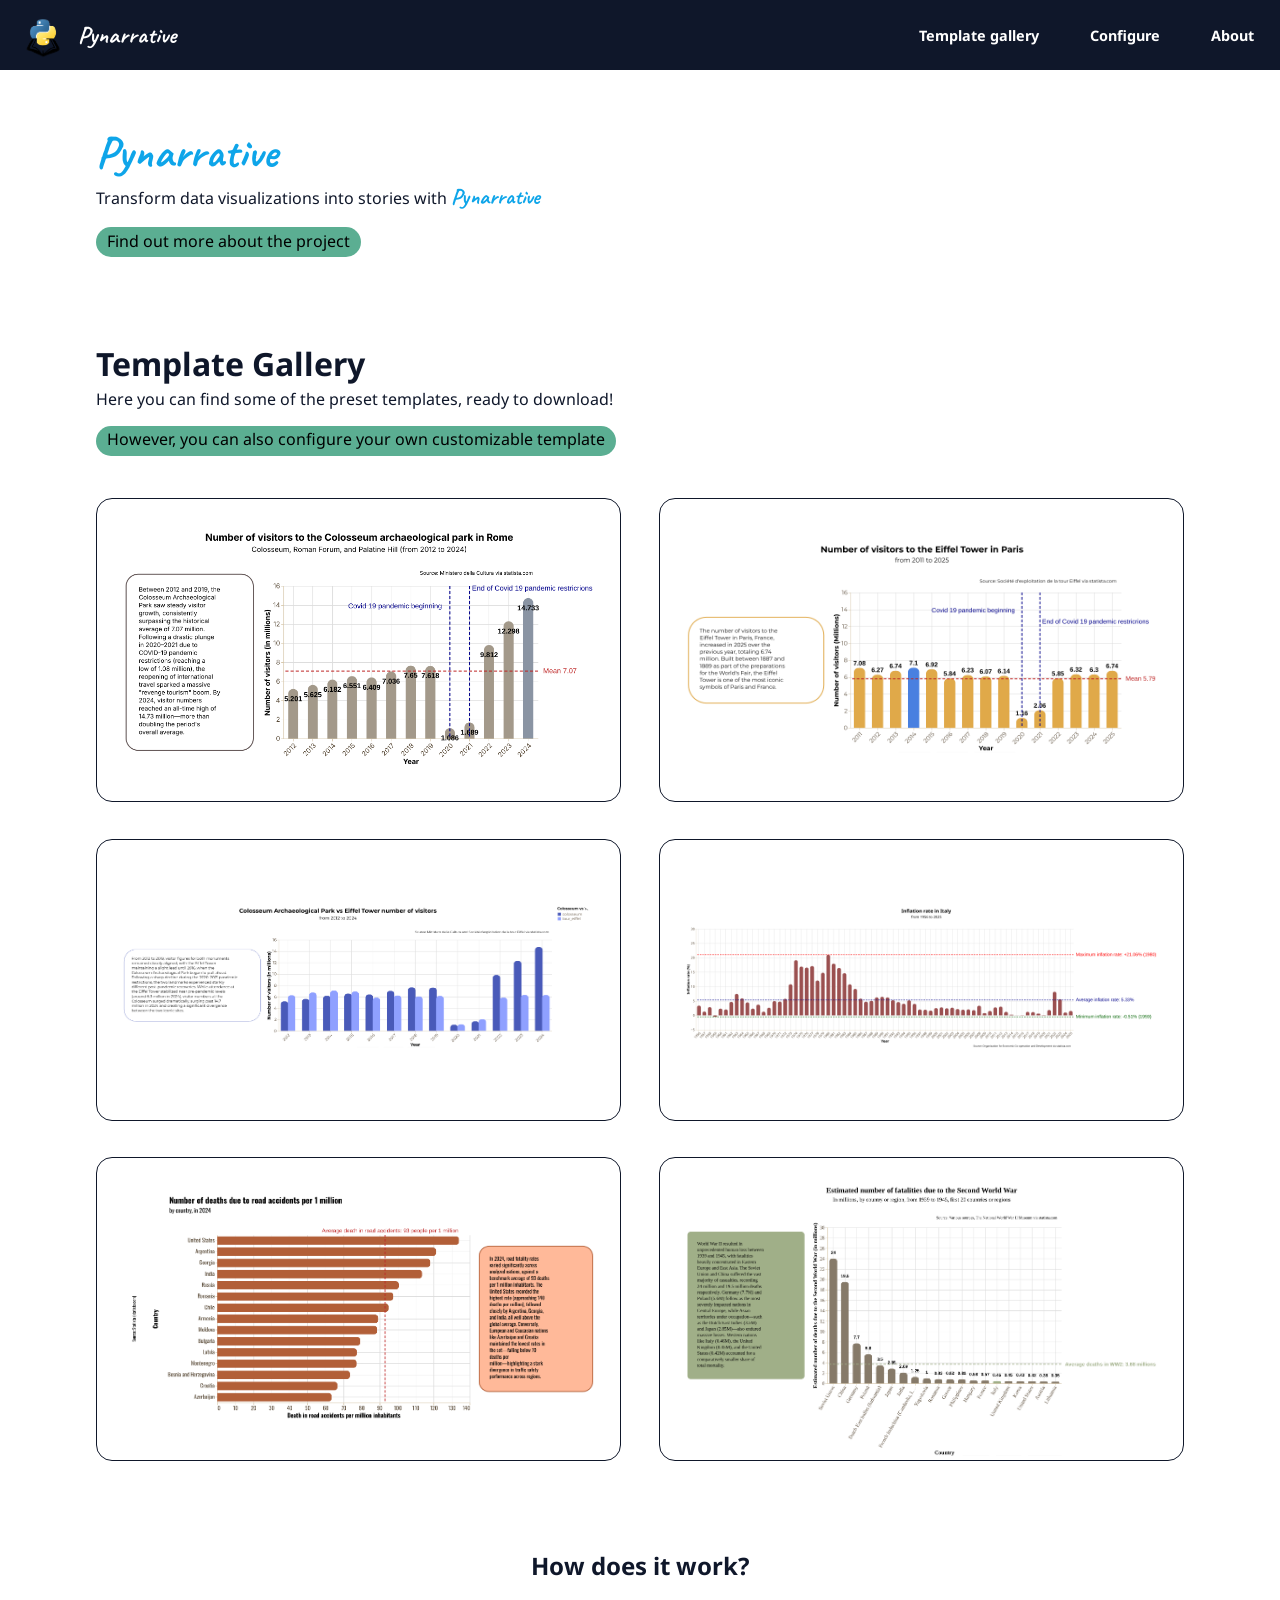
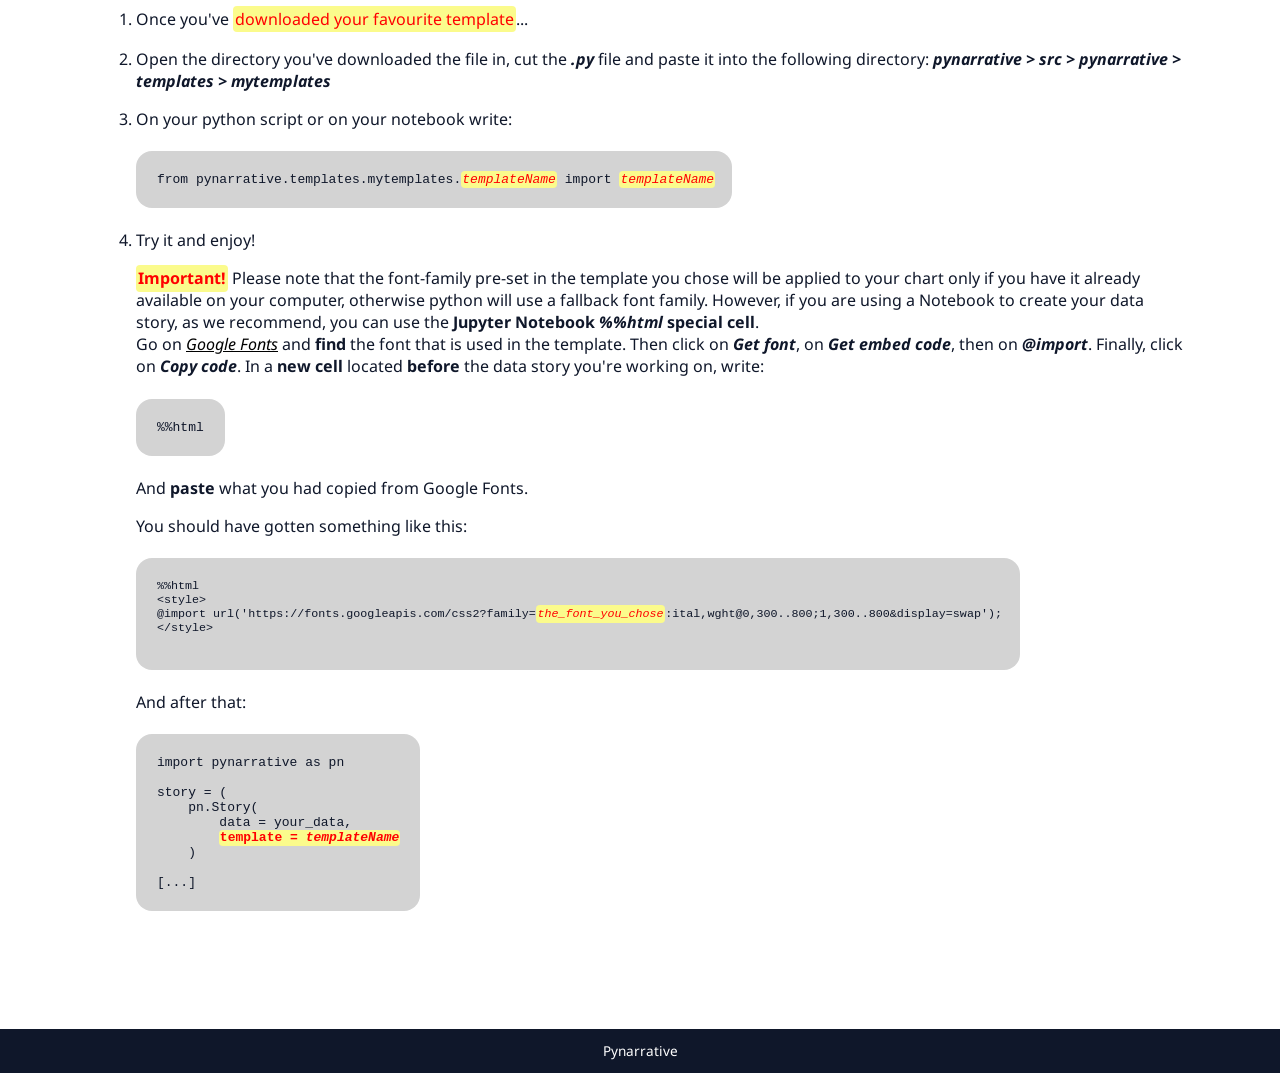
==== index.html @ 163fd922 "Nuova versione del sito web" ====
<!DOCTYPE html>
<html lang="it">

<head>
    <meta charset="UTF-8">
    <meta name="viewport" content="width=device-width, initial-scale=1.0">
    <title>Pynarrative - Home page</title>

    <link rel="icon" type="image/x-icon" href="img/icon/favicon.ico">
    <link rel="stylesheet" href="style.css">


    <!-- Jquery -->
    <script src="https://code.jquery.com/jquery-3.7.1.min.js"></script>
    <script src="home.js"></script>


    <style>
        body {
            margin: 0;
            padding: 0;
            animation: pageLoad 1s ease-in-out;
        }

        @keyframes pageLoad {
            from {opacity: 0;}
            to {opacity: 1;}
        }
    </style>
</head>

<body>
    <div id="header">
        <a id="home" class="highlight" href="index.html"><img src="img/icon/pynarrative_logo.png" alt="Pynarrative Logo">Pynarrative</a>
        <a href="#gallery">Template gallery</a>
        <a href="configure.html">Configure</a>
        <a href="about.html">About</a>
    </div>

    <div id="body">
        <h1><span class="highlight">Pynarrative</span></h1>
        <p>Transform data visualizations into stories with <span class="highlight">Pynarrative</span></p>

        <div class="button">
            <a href="about.html">Find out more about the project</a>
        </div>
    </div>


    <div id="gallery">
        <h1>Template Gallery</h1>
        <p>Here you can find some of the preset templates, ready to download!</p>

        <div class="button">
            <a href="configure.html">However, you can also configure your own customizable template</a>
        </div>
        

        <div id="template_gallery">
            <!-- Dinamically built via script -->
        </div>

    </div>

    <div id="instructions">
        <h3>How does it work?</h3>
        <ol>
            <li>
                 <p>Once you've <a class="highlighted" href="#template_gallery">downloaded your favourite template</a>...</p>
            </li>
            <li>
                Open the directory you've downloaded the file in, cut the <span class="bold italic">.py</span> file and paste it into the following directory: <span class="italic bold">pynarrative > src > pynarrative > templates > mytemplates</span>
            </li>
            <li>
                <p>On your python script or on your notebook write:</p>
                <p class="code">from pynarrative.templates.mytemplates.<span class="highlighted italic">templateName</span> import <span class="highlighted italic">templateName</span></p>
            </li>
            <li>
                <p>Try it and enjoy!</p>
                <p>
                    <span class="highlighted bold">Important!</span> Please note that the font-family pre-set in the template you chose will be applied to your chart only if you have it already available on your computer, otherwise python will use a fallback font family.
                    However, if you are using a Notebook to create your data story, as we recommend, you can use the <span class="bold">Jupyter Notebook <span class="italic">%%html</span> special cell</span>.
                    <br>
                    Go on <a class="italic" style="text-decoration: underline;" target="_blank" href="https://fonts.google.com">Google Fonts</a> and <span class="bold">find</span> the font that is used in the template.
                    Then click on <span class="italic bold">Get font</span>, on <span class="italic bold">Get embed code</span>, then on <span class="italic bold">@import</span>.
                    Finally, click on <span class="italic bold">Copy code</span>.
                    In a <span class="bold">new cell</span> located <span class="bold">before</span> the data story you're working on, write:
                </p>
                
                <div class="code">%%html</div>
                
                <p>
                    And <span class="bold">paste</span> what you had copied from Google Fonts.
                </p>
                <p>
                    You should have gotten something like this:
                </p>
                <p class="code small">%%html
&lt;style&gt;
@import url('https://fonts.googleapis.com/css2?family=<span class="highlighted italic">the_font_you_chose</span>:ital,wght@0,300..800;1,300..800&display=swap');
&lt;/style&gt;
                </p>

                <p>And after that:</p>
                <p class="code">import pynarrative as pn

story = (
    pn.Story(
        data = your_data,
        <span class="bold highlighted">template = <span class="italic">templateName</span><span class="template_name_span"></span></span>
    )
    
[...]</p>
            </li>
        </ol>

    </div>

    
    

        
    <div id="footer">
        Pynarrative
    </div>

    <a id="arrow_up" href="#header"><img src="img/icon/arrow.svg" alt="arrow_up"></a>

</body>


</html>
---- style.css ----
/* Font family */
@import url('https://fonts.googleapis.com/css2?family=Caveat:wght@400..700&display=swap');
@import url('https://fonts.googleapis.com/css2?family=Inter:wght@400;700&family=Lato:wght@400;700&family=Lora:wght@400;700&family=Merriweather:wght@400;700&family=Montserrat:wght@400;700&family=Noto+Sans:wght@400;700&family=Nunito:wght@400;700&family=Open+Sans:wght@400;700&family=Oswald:wght@400;700&family=Playfair+Display:wght@400;700&family=Poppins:wght@400;700&family=Raleway:wght@400;700&family=Roboto+Condensed:wght@400;700&family=Roboto:wght@400;700&family=Ubuntu:wght@400;700&display=swap');
@import url('https://fonts.googleapis.com/css2?family=Cinzel+Decorative:wght@400;700&family=Space+Grotesk:wght@400;700&family=Syne:wght@400;700&display=swap');

/* General */
html{
    font-family: "Noto sans", Arial, Helvetica, sans-serif;
    scroll-behavior: smooth;
}

body{
    margin: 0;
    padding: 0;
    font-size: 100%;
    min-height: 100vh;
    display: flex;
    flex-direction: column;
    color: #0F172A;
}

a{
    text-decoration: none;
    color: black;
}


#arrow_up{
    width: 4%;
    position: fixed;
    right: 0;
    bottom: 30%;
    opacity: 0;
    transition: all 0.2s ease-in-out;
}

#arrow_up img{
    width: 100%;
    margin: 0;
}

/* Formatting */
.bold{font-weight: bold;}
.italic{font-style: italic;}

.highlight{
    color: #0EA5E9;
    font-family: 'Caveat', 'Times New Roman', Times, serif;
    font-size: 140%;
    font-weight: bold;
}

.code{
    background-color: lightgrey;
    width: fit-content;
    margin: 0.5% 0;
    padding: 2%;
    border-radius: 16px;
    white-space: pre;
    font-family: monospace;
}
.highlighted{
    background-color: rgb(251, 251, 140);
    padding: 0.2%;
    border-radius: 4px;
    color: red !important;
}
.small{font-size: 90%;}



/* INDEX.HTML */
/* Header and footer */
#header, #footer{
    display: flex;
    justify-content: space-around; 
    align-items: center; 
    box-sizing: border-box;
}
#header{background-color: #0F172A;}

#header a{
    padding: 2%;
    color: white;
    font-weight: bold;
    font-size: 90%;
    display: flex;
    align-items: center;
    justify-content: center;
    gap: 10px;
    transition: all ease-in-out 0.2s;
}
#header a img{width: 25px;}

#header a:hover {
    background-color: #1b2a4e;
    cursor: pointer;
}

#home{
    margin-right: auto;
    font-size: 150% !important;
    display: flex;
    align-items: center;
    gap: 5px !important;
    padding: 0 1% !important;
}

#home img{width: 60px !important;}

#footer{
    color: white;
    align-items: center; 
    padding: 1%;
    font-size: 85%;
    margin-top: 5%;
    background-color: #0F172A;;
}

#footer a{
    flex: 1;
    text-align: center;
    color: white;
}

/* Body and gallery */
#body, #gallery, #configurator_box, #download_box, #about_body, #instructions {padding: 2.5% 7.5%;}
#body > h1, #gallery > h1, #about_body  h1 {margin-bottom: 0.2%;}
#body > p, #gallery > p, #about_body p {margin-top: 0.2%;}


.button{
    background-color: #5bae92;
    padding: 0.25% 1% 0.5% 1%;
    border-radius: 16px;
    width: max-content;
}

.button a{
    background: 
    linear-gradient(black),
    linear-gradient(orange);
    background-size: 100% 0;
    background-position: 100% 100%, 0 100%;
    background-repeat: no-repeat;
    transition: background-size 0.4s;
}

.button a:hover{
  background-size: 0 0.1em, 100% 0.1em;
}

#template_gallery{
    width: 100%;
    margin: 1.5% 0;
    display: grid;
    grid-template-columns: repeat(2, 1fr);
    gap: 10% 3.5%;
}

.template{
    border: 1px #0f172a solid;
    border-radius: 16px;
    align-content: center;
    transition: all 0.3s ease-in-out;
    cursor: pointer;
    position: relative;
    overflow: hidden;
    padding: 5%;
    height: 100%;
    margin-top: 5%;
}
.template:hover{transform: translateY(-15px);}

.template img{
    width: 100%;
    border-radius: 16px;
}

.template p{
    text-align: center;
    font-weight: bold;
}

img.second{display: none;}

.click_to_download{
    background-color: rgba(15, 23, 42, 0.6);
    width: 100%;
    height: 100%;
    border-radius: 16px;
    position: absolute;
    top: -16px;
    left: 0;
    opacity: 0;
    transition: opacity 0.2s ease-in-out;

    color: white;
    display: flex;
    justify-content: center;
    align-items: center;
}

#instructions{margin-top: 5%;}
#instructions a {
    display: inline-block;
    transition: all 0.2s ease-in-out;
}

#instructions a:hover {
    transform: scale(1.01);
    font-weight: bold;
}



/* CONFIGURE.HTML */
/* Configurator box */
#configurator_box{
    text-align: center;
    display: grid;
    grid-template-columns: 1fr 1fr;
    grid-template-areas:
    "title title"
    "description description"
    "controls preview"
    "create_template create_template";
}

#configurator_box h1{grid-area: title;}
#description{grid-area: description;}

.controls{
    grid-area: controls;
    text-align: left;
    font-size: 80%;
}

div.input_template{
    display: flex;
    align-items: center;
    border: 1px black solid;
    border-radius: 16px;
    padding: 0.5%;
    width: max-content;
}
.input_template input{
    text-align: right !important;
    border: 0 !important;
    margin-right: 0 !important;
    max-width: 100px;
    width: 100%;
}
.input_template span{color: rgba(0, 0, 0, 0.6);}

div.selection{margin-bottom: 10%;}
.selection input{
    border: 0;
    background-color: transparent;
    vertical-align: middle;
}
.selection input:hover, .selection select:hover{cursor: pointer;}
.selection select, .selection input[type="text"], .selection input[type="number"]{
    border: 1px grey solid;
    border-radius: 16px;
    padding: 0.5% 1%;
    margin: 1.5% 0;
    text-align: center;
}
.selection input[type="number"]{width: min-content; margin-left: 2%;}
.selection p{font-weight: bold; font-size: 110%;}
.selection div{
    align-self: center;
    display: flex;
    align-items: center
}
#multibox{
    display: grid;
    grid-template-columns: 1fr 1fr;
    grid-template-rows: 1fr 1fr;
    grid-template-areas: 
    "context_font_multiplier context_corner_radius_selection"
    "nextstep_font_multiplier context_corner_radius_selection";
}
#context_font_multiplier_container{grid-area: context_font_multiplier;}
#nextstep_font_multiplier_container{grid-area: nextstep_font_multiplier;}

#context_corner_radius_selection{
    grid-area: context_corner_radius_selection;
    align-self: center;
    display: grid;
    grid-template-rows: repeat(4, auto);
    grid-template-columns: repeat(6, auto);
    grid-template-areas:
    "corner_radius_label corner_radius_label corner_radius_label corner_radius_label corner_radius_label corner_radius_label"
    "context_corner_radius_opt1  context_corner_radius_opt2 context_corner_radius_opt3 context_corner_radius_opt4 context_corner_radius_opt5 context_corner_radius_opt6"
    "border_stroke_label border_stroke_label border_stroke_label border_stroke_label border_stroke_label border_stroke_label"
    "stroke_slider stroke_slider stroke_slider stroke_slider stroke_slider stroke_slider";
    gap: 0.5% 3%;
    max-width: 85%;
}
#context_corner_radius_selection div{
    height: 25px;
    width: 25px;
    margin: auto;
    transition: background-color 0.2s ease-in-out;
    border-top: 2px black solid;
    border-left: 2px black solid;
    display: flex;
    justify-content: center;
    align-self: baseline;
    font-size: 85%;
}
#context_corner_radius_selection div:hover{cursor: pointer;}
.context_corner_radius_selected{background-color: grey;}
#opt1{
    grid-area: context_corner_radius_opt1;
    border-top-left-radius: 40px;
}
#opt2{
    grid-area: context_corner_radius_opt2;
    border-top-left-radius: 32px;
}
#opt3{
    grid-area: context_corner_radius_opt3;
    border-top-left-radius: 24px;
}
#opt4{
    grid-area: context_corner_radius_opt4;
    border-top-left-radius: 16px;
}
#opt5{
    grid-area: context_corner_radius_opt5;
    border-top-left-radius: 8px;
}
#opt6{
    grid-area: context_corner_radius_opt6;
    border-top-left-radius: 0px;
}
#corner_radius_label{grid-area: corner_radius_label; text-align: center; font-weight: bold; margin: 5% 0 1% 0;}
#border_stroke_label{grid-area: border_stroke_label; text-align: center; font-weight: bold; margin: 5% 0 1% 0;}

#stroke_slider{grid-area: stroke_slider;}
#stroke_slider:hover{cursor: pointer;}

#preview {
    grid-area: preview;
    width: 100%;
    display: grid;
    grid-template-columns: 2fr 1fr;
    grid-template-rows: 0.5fr 1fr 1fr 1fr 1fr 1fr;
    gap: 2% 4%;
}

#tab_color_preview{
    border-width: 2px;
    border-style: solid;
    border-color: rgb(103 91 91);
    transition: all, 0.2s ease-in-out;} 

.preview_header{
    display: flex;
    align-items: center;
    justify-content: center;
    font-weight: bold;
}

.color_preview, .contrast_ratio, #title_color_preview {
    display: flex;
    align-items: center;
    justify-content: center;
    box-sizing: border-box;
    border-radius: 16px;
}

.contrast_ratio{
    background-color: #f2f2f2;
    color: #000;
    border: 1px solid #ccc;
    transition: background-color 0.2s ease;
    font-weight: bold;
}

#title_color_preview{border: 1px black solid;}

.contrast_red{background-color: #d62828;}
.contrast_orange{background-color: #f08c00;}
.contrast_green{background-color: #2a9d45;}

#create_template_container{
    grid-area: create_template;
    margin: 5% auto;
    border: 0.5px black solid;
}

/* Template preview */
#template_preview {
    width: 100%;
    display: flex;
    justify-content: center;
    align-items: center;
    transform: scale(0.9);
    transform-origin: top center;
    margin: 0;
}
#template_preview *{
    cursor: pointer;
}

#vis.vega-embed { /* Vertically centers the chart */
    width: 100%;
    display: flex;
    justify-content: center;
    margin: 0;
}
#vis .chart-wrapper {flex: 0 0 auto;}
details{display: none;}

/* Download box */
#download_box{
    display: none;
    padding-top: 0 !important;
}
#download_box h3, #instructions h3{
    text-align: center;
    font-size: 150%;
}

#download{ /* Download "button" */
    font-size: 120%;
    transition: color 0.2s ease-in-out;
    width: fit-content;
    margin: 0;
    transition: background-color 0.2s ease-in-out;
}

#download:hover{
    cursor: pointer;
    background-color: orange;
}

#download_box ol li{margin: 2% 0;}
#to_copy2{font-size: 80%;}

li .code {
    display: inline-block;
    vertical-align: middle;
}

li img {
    vertical-align: middle;
    margin-left: 2%;
    opacity: 0.7;
    transition: all 0.2s ease-in-out;
}
li img:hover{
    opacity: 1;
    cursor: copy;
}

.img_green{
    filter: brightness(0) saturate(100%) invert(16%) sepia(99%) saturate(1500%) hue-rotate(80deg) brightness(95%) contrast(110%);   
    opacity: 1;
}



/* ABOUT.HTML */
#about_body div{margin-bottom: 3%;}
#about_body div h3{margin-bottom: 0.5%;}
#about_body div p{margin-top: 0;}
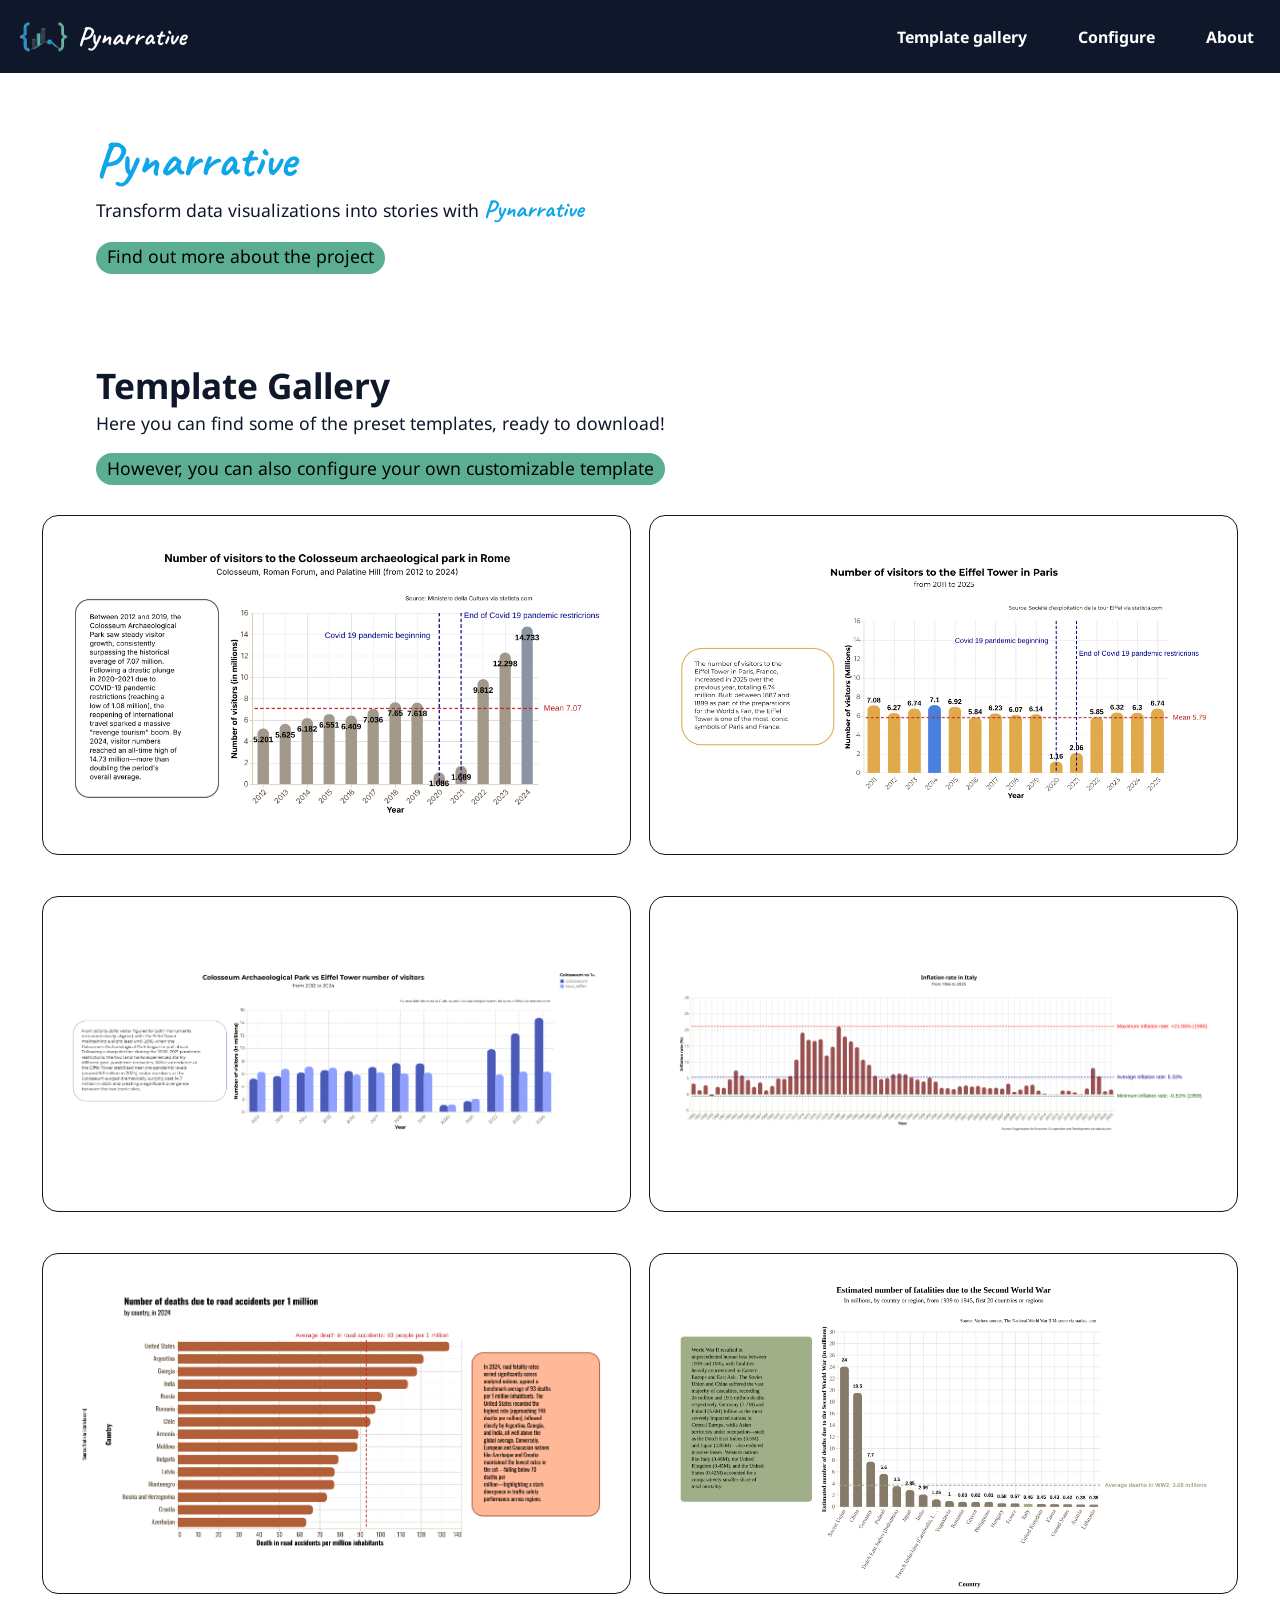
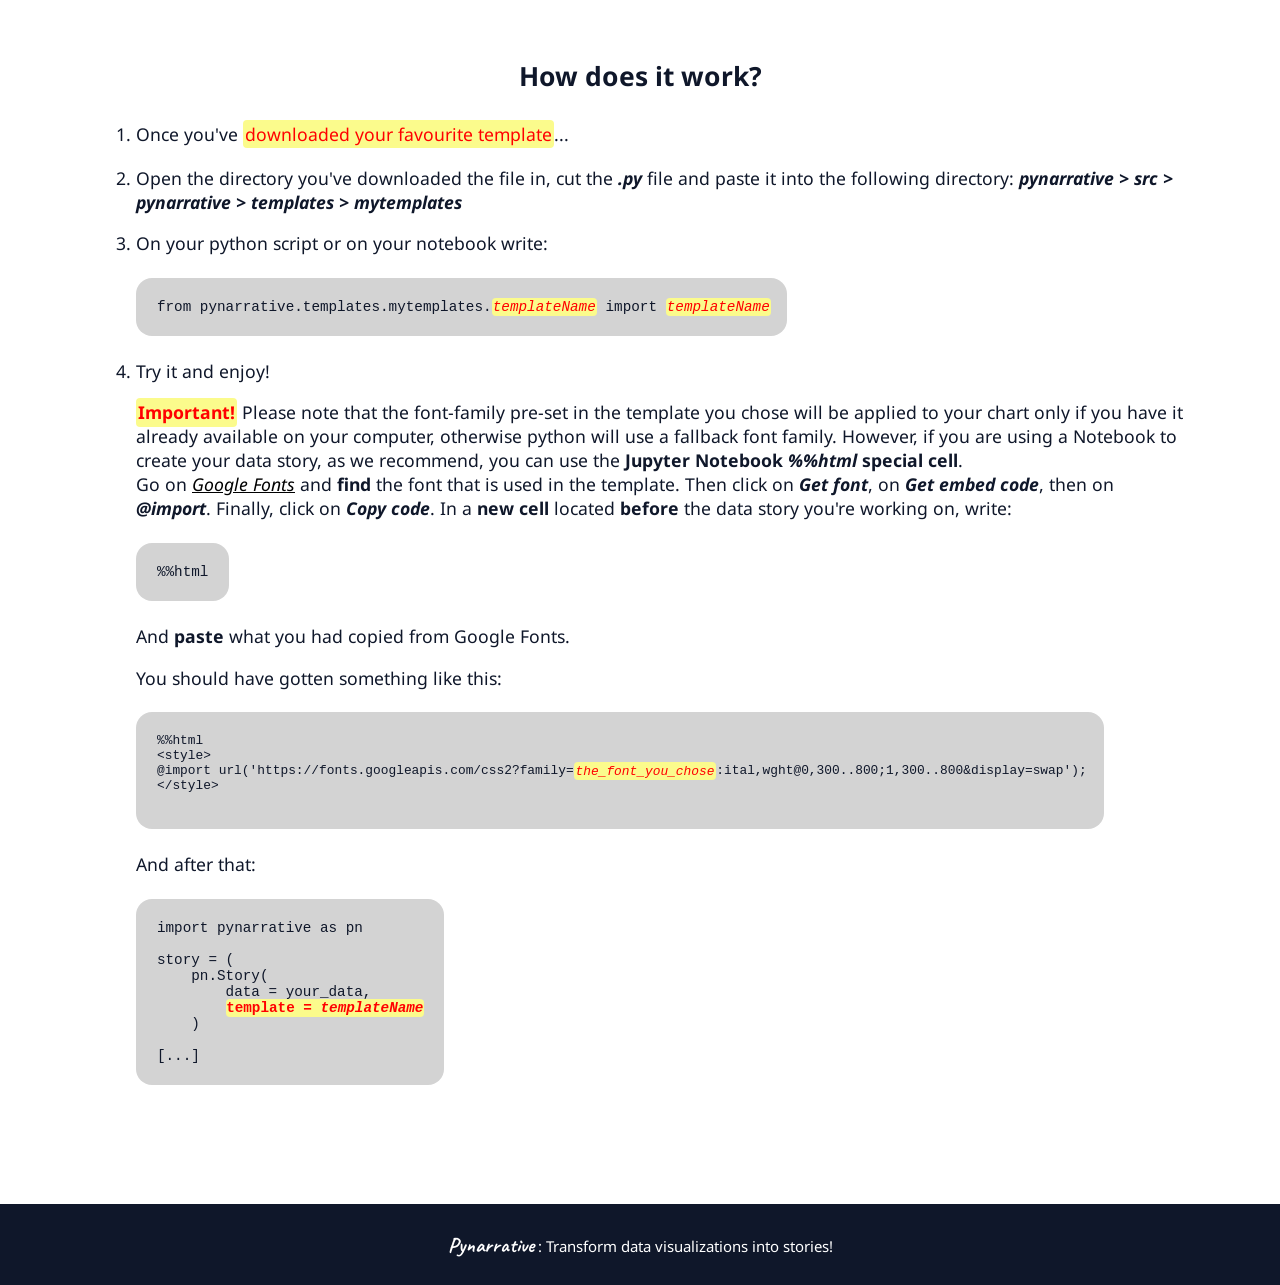
==== commit 92ab71fa: "Nuovo sito web" ====
--- a/index.html
+++ b/index.html
@@ -121,7 +121,7 @@
 
         
     <div id="footer">
-        Pynarrative
+        <p><span class="highlight">Pynarrative</span> : Transform data visualizations into stories!</p>
     </div>
 
     <a id="arrow_up" href="#header"><img src="img/icon/arrow.svg" alt="arrow_up"></a>
--- a/style.css
+++ b/style.css
@@ -12,7 +12,7 @@
 body{
     margin: 0;
     padding: 0;
-    font-size: 100%;
+    font-size: 110%;
     min-height: 100vh;
     display: flex;
     flex-direction: column;
@@ -104,6 +104,7 @@
     align-items: center;
     gap: 5px !important;
     padding: 0 1% !important;
+    height: 70px;
 }
 
 #home img{width: 60px !important;}
@@ -116,6 +117,7 @@
     margin-top: 5%;
     background-color: #0F172A;;
 }
+#footer .highlight{color: white !important;}
 
 #footer a{
     flex: 1;
@@ -151,11 +153,11 @@
 }
 
 #template_gallery{
-    width: 100%;
-    margin: 1.5% 0;
+    margin-left: -5%;
+    margin-right: -5%;
     display: grid;
     grid-template-columns: repeat(2, 1fr);
-    gap: 10% 3.5%;
+    gap: 10% 1.5%;
 }
 
 .template{
@@ -170,7 +172,7 @@
     height: 100%;
     margin-top: 5%;
 }
-.template:hover{transform: translateY(-15px);}
+.template:hover{transform: translateY(-10px);}
 
 .template img{
     width: 100%;
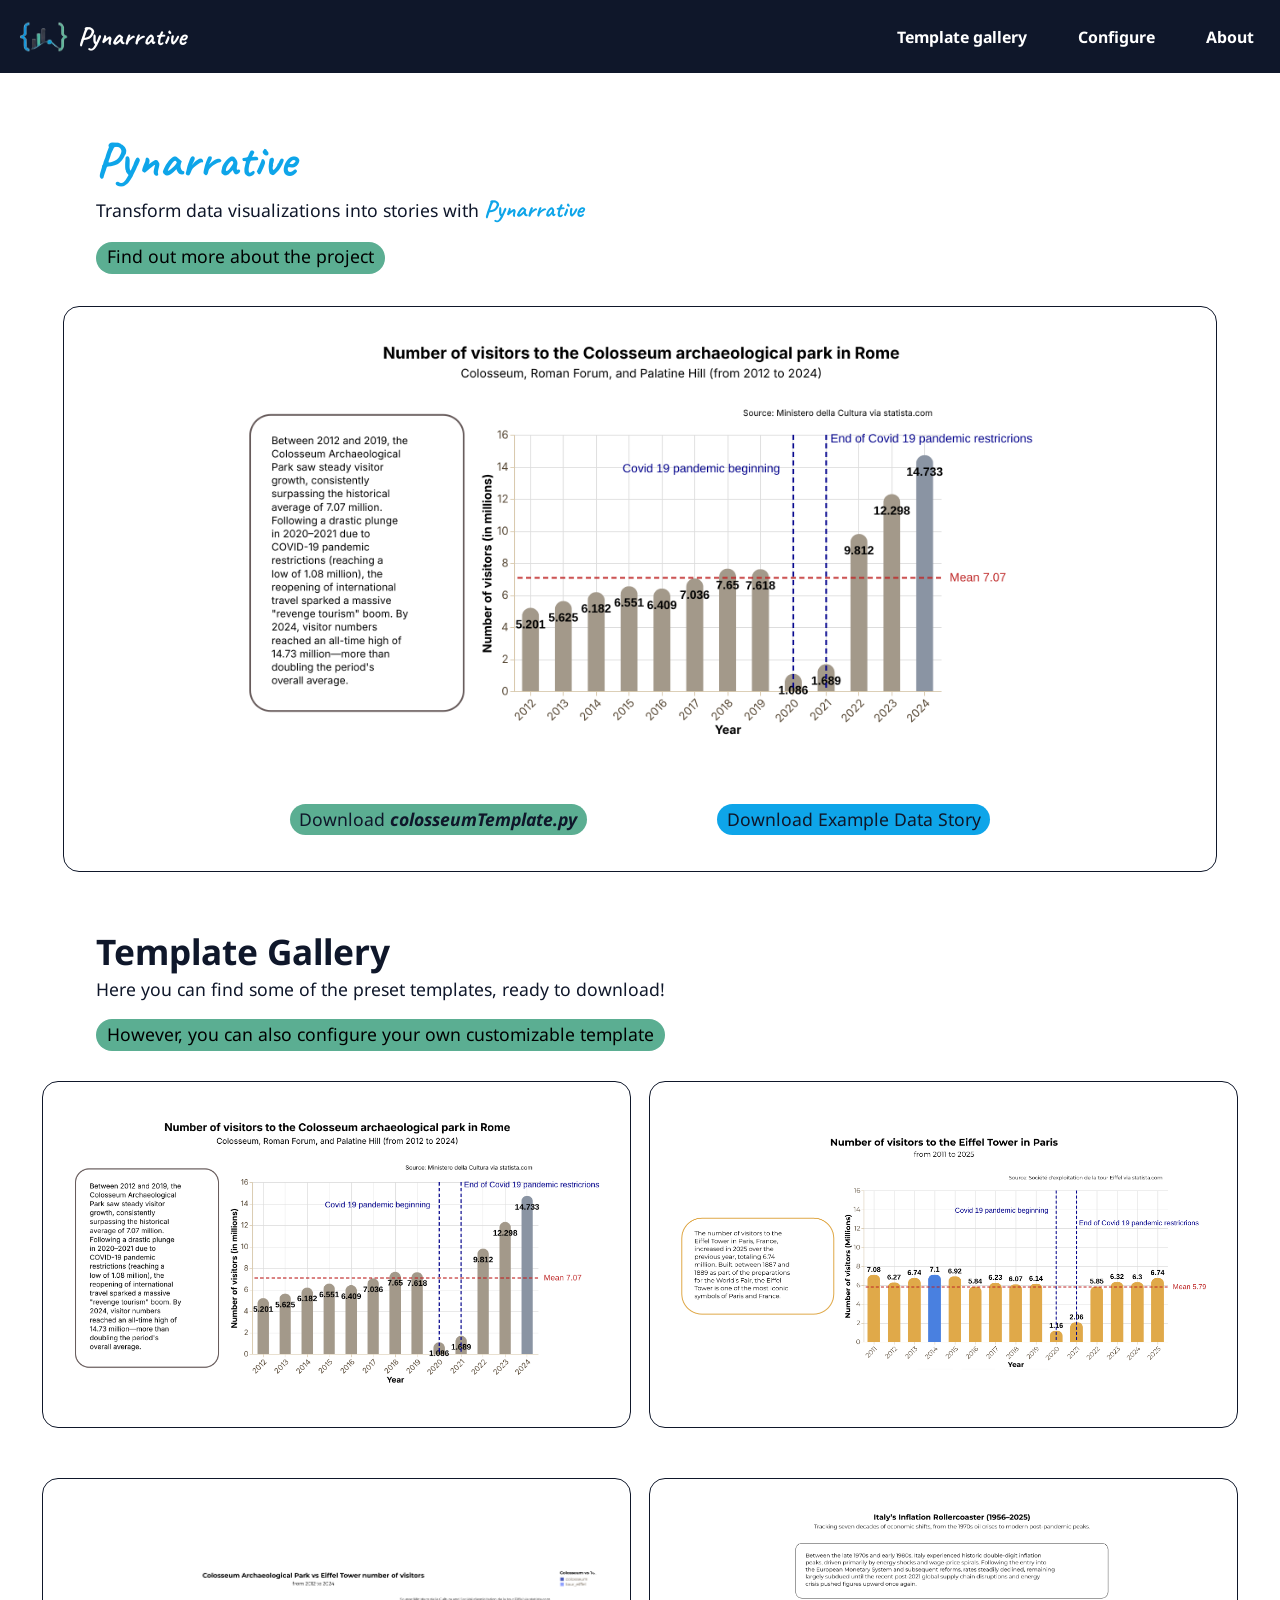
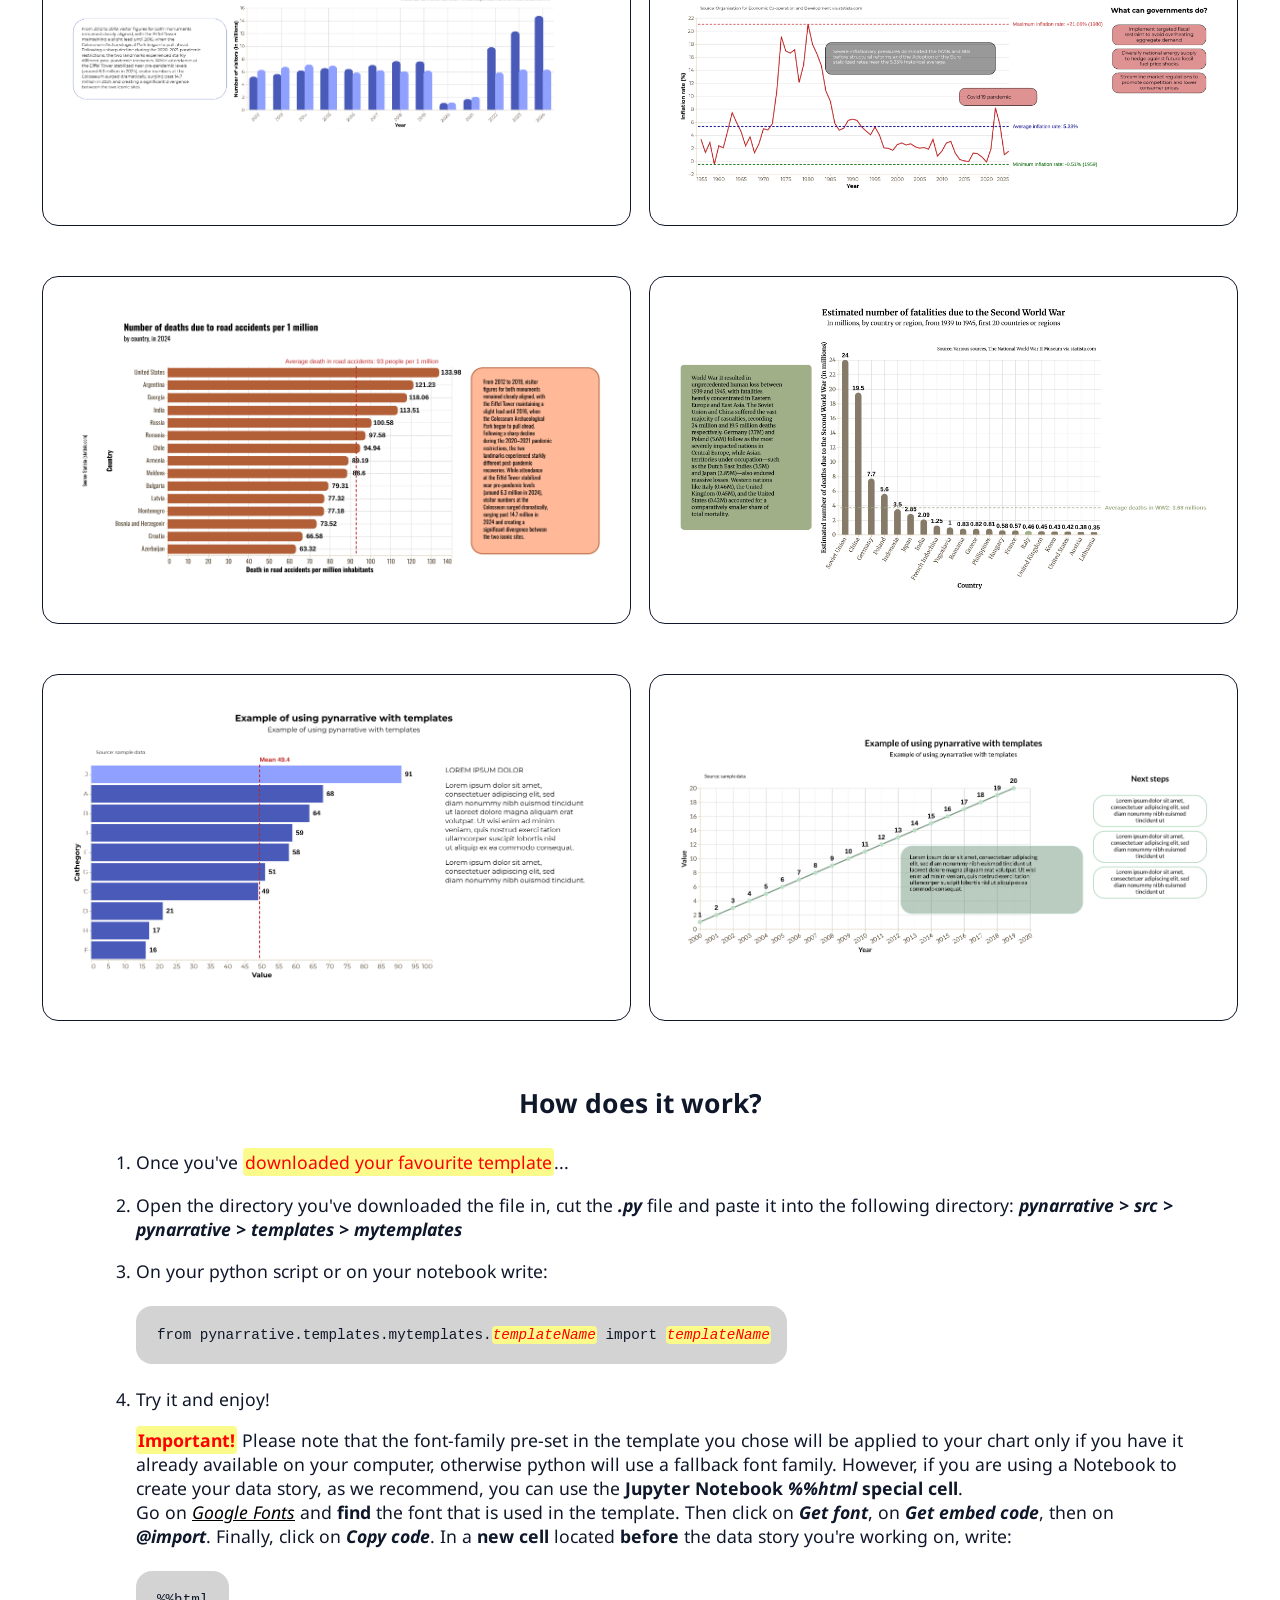
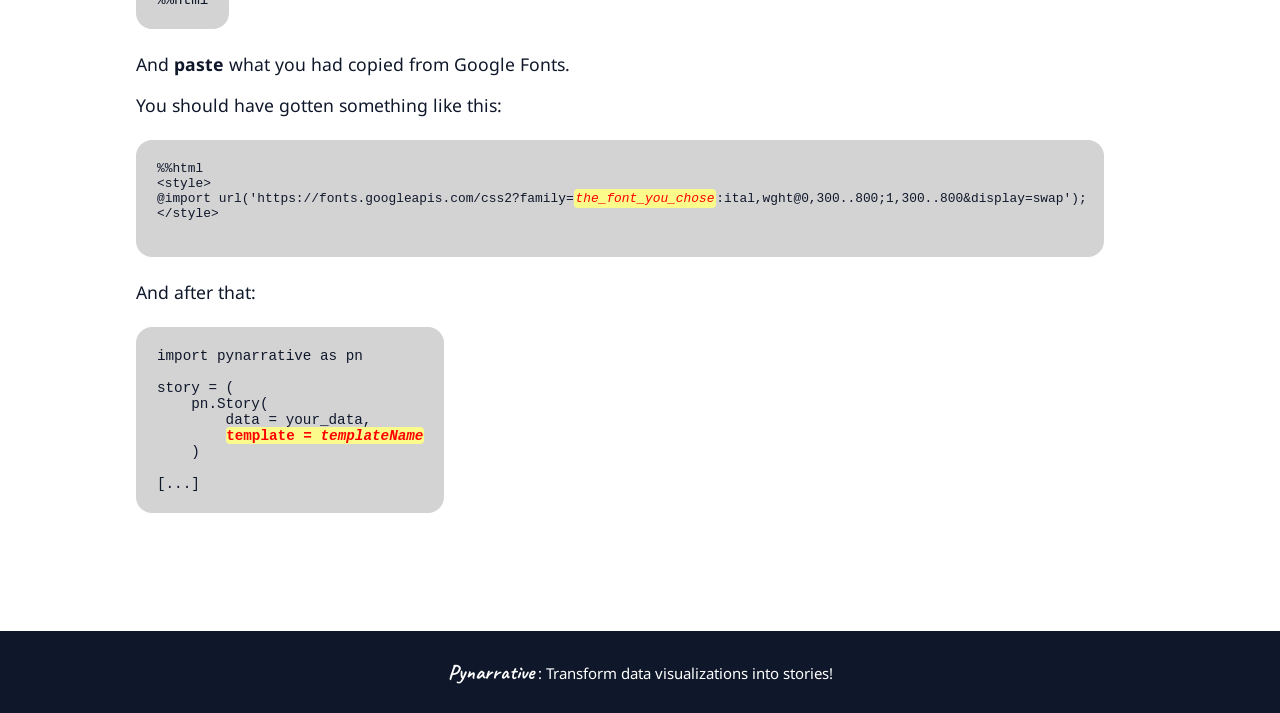
==== commit aba716cc: "Nuova versione sito web" ====
--- a/index.html
+++ b/index.html
@@ -43,6 +43,15 @@
 
         <div class="button">
             <a href="about.html">Find out more about the project</a>
+        </div>
+    </div>
+
+    <div id="big_template_preview">
+        <img class="main_image" src="img/template/colosseumTemplate/colosseumTemplateA.png" alt="main_image">
+        <img class="secondary_image" src="img/template/colosseumTemplate/colosseumTemplateB.png" alt="secondary_image">
+        <div>
+            <p class="button" id="download_template_button">Download <span class="bold italic">colosseumTemplate.py</span> <a target="_blank" href="img/template/colosseumTemplate/colosseumTemplate.py"></a> </p>
+            <p class="button" id="download_notebook_button">Download Example Data Story <a target="_blank" href="img/template/colosseumTemplate/colosseumTemplate.ipynb"></a></p>
         </div>
     </div>
 
--- a/style.css
+++ b/style.css
@@ -126,10 +126,43 @@
 }
 
 /* Body and gallery */
-#body, #gallery, #configurator_box, #download_box, #about_body, #instructions {padding: 2.5% 7.5%;}
+#body, #big_template_preview, #gallery, #configurator_box, #download_box, #about_body, #instructions {padding: 2.5% 7.5%;}
 #body > h1, #gallery > h1, #about_body  h1 {margin-bottom: 0.2%;}
 #body > p, #gallery > p, #about_body p {margin-top: 0.2%;}
 
+#big_template_preview{
+    width: 75%;
+    height: 500px;
+    margin: auto;
+    border: 1px #0f172a solid;
+    border-radius: 16px;
+    display: flex;
+    flex-direction: column;
+    align-items: center;
+    cursor: pointer;
+    overflow: hidden;
+}
+
+#big_template_preview img{
+    height: 80%;
+    width: auto;
+}
+#big_template_preview div{
+    width: 100%;
+    margin-top: 5%;
+    display: flex;
+    justify-content: space-evenly;
+    align-items: center;
+}
+
+#big_template_preview img.secondary_image{
+    display: none;
+}
+
+
+#download_notebook_button{
+    background-color: #0EA5E9 !important;
+}
 
 .button{
     background-color: #5bae92;
@@ -157,7 +190,7 @@
     margin-right: -5%;
     display: grid;
     grid-template-columns: repeat(2, 1fr);
-    gap: 10% 1.5%;
+    gap: 7.5% 1.5%;
 }
 
 .template{
@@ -186,7 +219,7 @@
 
 img.second{display: none;}
 
-.click_to_download{
+.click_to_preview{
     background-color: rgba(15, 23, 42, 0.6);
     width: 100%;
     height: 100%;
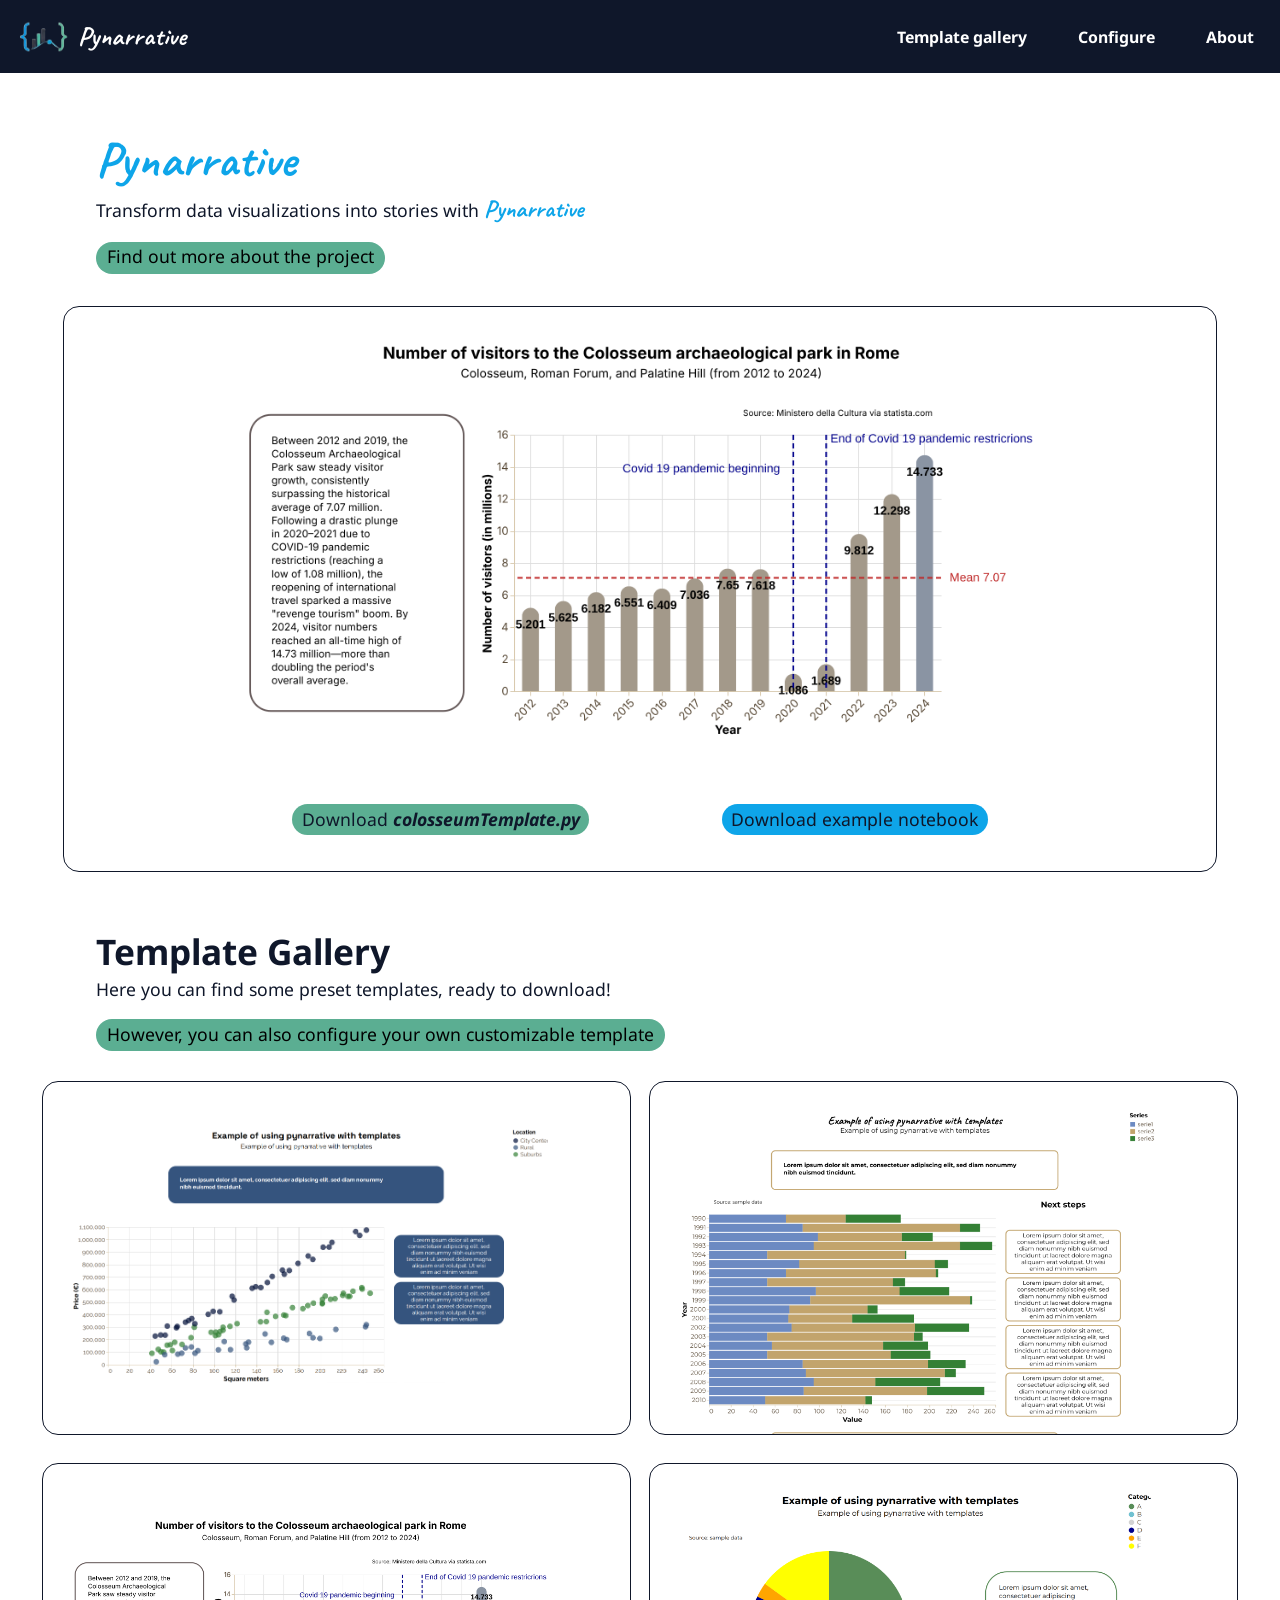
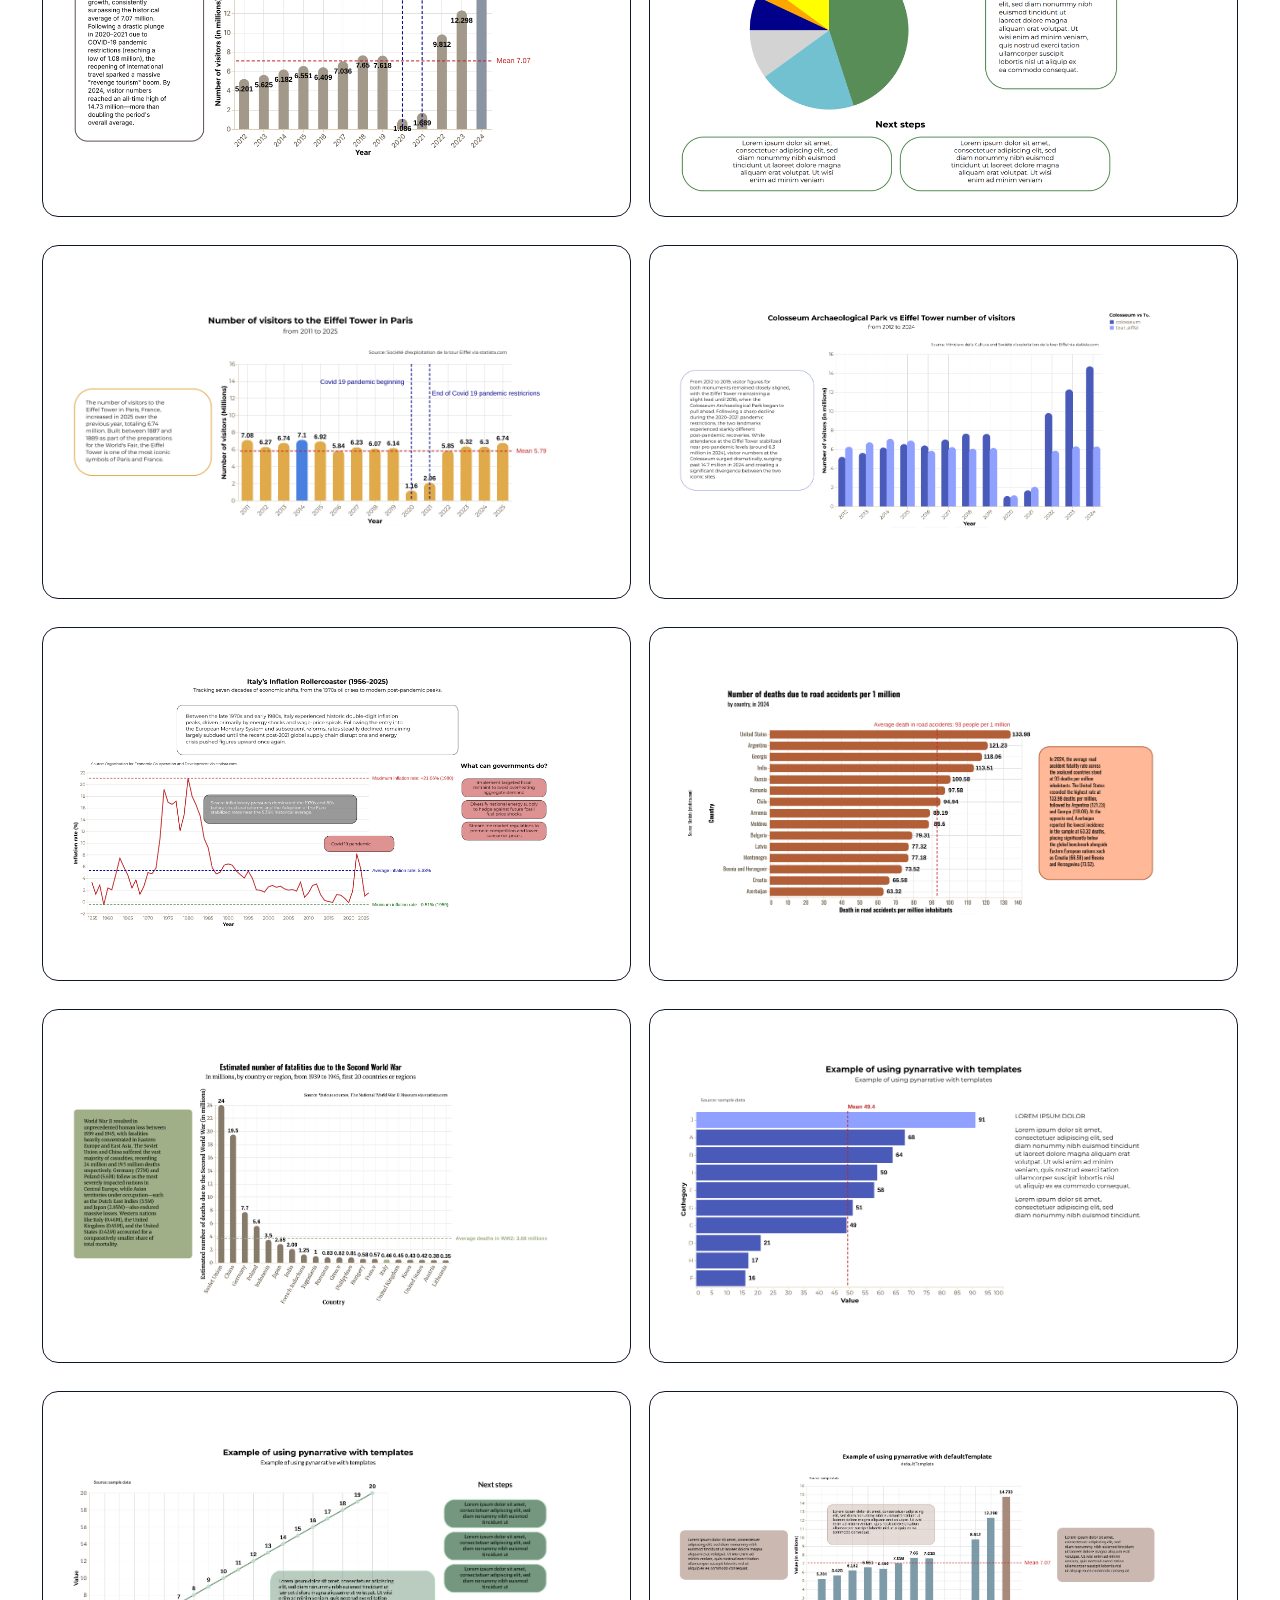
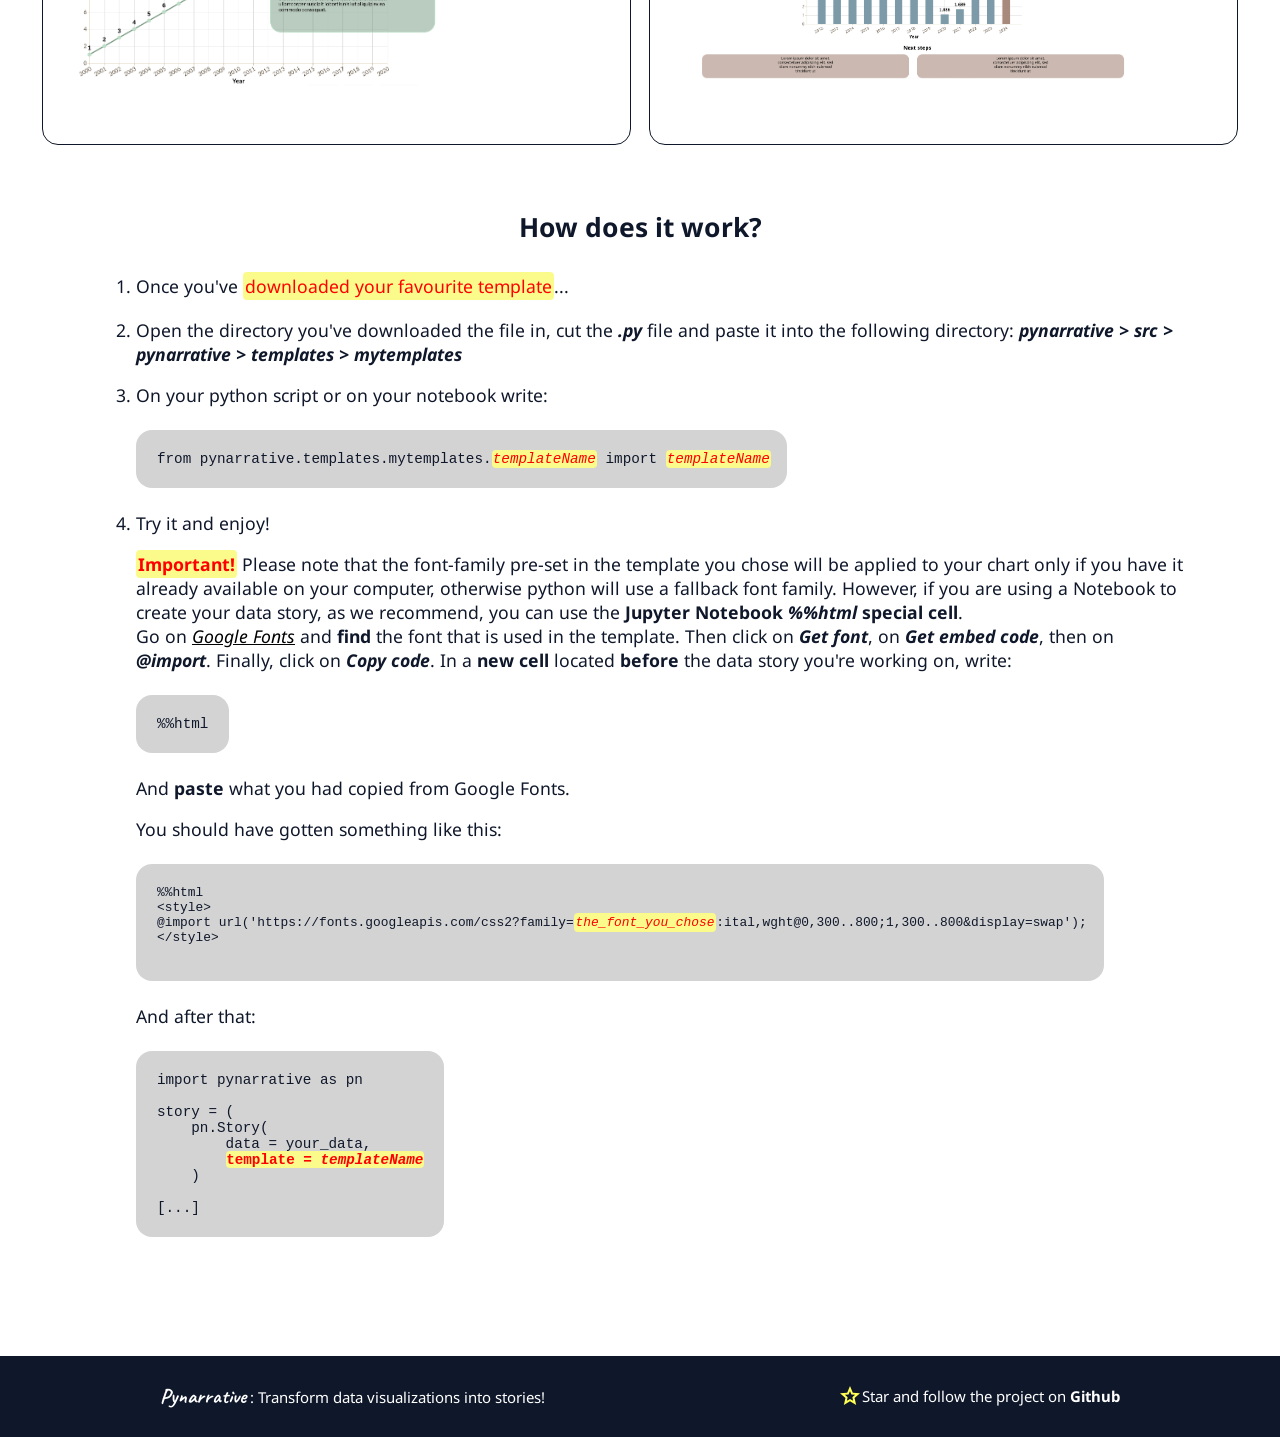
==== commit 87dee001: "Website new version" ====
--- a/index.html
+++ b/index.html
@@ -51,14 +51,14 @@
         <img class="secondary_image" src="img/template/colosseumTemplate/colosseumTemplateB.png" alt="secondary_image">
         <div>
             <p class="button" id="download_template_button">Download <span class="bold italic">colosseumTemplate.py</span> <a target="_blank" href="img/template/colosseumTemplate/colosseumTemplate.py"></a> </p>
-            <p class="button" id="download_notebook_button">Download Example Data Story <a target="_blank" href="img/template/colosseumTemplate/colosseumTemplate.ipynb"></a></p>
+            <p class="button" id="download_notebook_button">Download example notebook <a target="_blank" href="img/template/colosseumTemplate/colosseumTemplate.ipynb"></a></p>
         </div>
     </div>
 
 
     <div id="gallery">
         <h1>Template Gallery</h1>
-        <p>Here you can find some of the preset templates, ready to download!</p>
+        <p>Here you can find some preset templates, ready to download!</p>
 
         <div class="button">
             <a href="configure.html">However, you can also configure your own customizable template</a>
@@ -131,6 +131,10 @@
         
     <div id="footer">
         <p><span class="highlight">Pynarrative</span> : Transform data visualizations into stories!</p>
+        <a target="_blank" href="https://github.com/pynarrative/pynarrative">
+            <img src="img/icon/star.svg" alt="Star">
+            <span>Star and follow the project on <span class="bold">Github</span></span>
+        </a>
     </div>
 
     <a id="arrow_up" href="#header"><img src="img/icon/arrow.svg" alt="arrow_up"></a>
--- a/style.css
+++ b/style.css
@@ -2,6 +2,7 @@
 @import url('https://fonts.googleapis.com/css2?family=Caveat:wght@400..700&display=swap');
 @import url('https://fonts.googleapis.com/css2?family=Inter:wght@400;700&family=Lato:wght@400;700&family=Lora:wght@400;700&family=Merriweather:wght@400;700&family=Montserrat:wght@400;700&family=Noto+Sans:wght@400;700&family=Nunito:wght@400;700&family=Open+Sans:wght@400;700&family=Oswald:wght@400;700&family=Playfair+Display:wght@400;700&family=Poppins:wght@400;700&family=Raleway:wght@400;700&family=Roboto+Condensed:wght@400;700&family=Roboto:wght@400;700&family=Ubuntu:wght@400;700&display=swap');
 @import url('https://fonts.googleapis.com/css2?family=Cinzel+Decorative:wght@400;700&family=Space+Grotesk:wght@400;700&family=Syne:wght@400;700&display=swap');
+@import url('https://fonts.googleapis.com/css2?family=Abril+Fatface&family=Bebas+Neue&family=Caveat:wght@400;700&family=Cinzel:wght@400;700&family=Dancing+Script:wght@400;700&family=Great+Vibes&family=Montserrat:wght@400;700&family=Noto+Sans:wght@400;700&family=Oswald:wght@400;700&family=Pacifico&family=Playfair+Display:wght@400;700&family=Satisfy&display=swap');
 
 /* General */
 html{
@@ -120,13 +121,20 @@
 #footer .highlight{color: white !important;}
 
 #footer a{
-    flex: 1;
     text-align: center;
     color: white;
+    display: flex;
+    flex-direction: row;
+    align-items: center;
+    justify-content: space-between;
+}
+
+#about_body div a{
+    display: flex;
 }
 
 /* Body and gallery */
-#body, #big_template_preview, #gallery, #configurator_box, #download_box, #about_body, #instructions {padding: 2.5% 7.5%;}
+#body, #big_template_preview, #gallery, #download_box, #about_body, #instructions {padding: 2.5% 7.5%;}
 #body > h1, #gallery > h1, #about_body  h1 {margin-bottom: 0.2%;}
 #body > p, #gallery > p, #about_body p {margin-top: 0.2%;}
 
@@ -190,7 +198,7 @@
     margin-right: -5%;
     display: grid;
     grid-template-columns: repeat(2, 1fr);
-    gap: 7.5% 1.5%;
+    gap: 4% 1.5%;
 }
 
 .template{
@@ -208,7 +216,7 @@
 .template:hover{transform: translateY(-10px);}
 
 .template img{
-    width: 100%;
+    max-width: 90%;
     border-radius: 16px;
 }
 
@@ -248,80 +256,130 @@
 }
 
 
-
 /* CONFIGURE.HTML */
 /* Configurator box */
 #configurator_box{
-    text-align: center;
     display: grid;
-    grid-template-columns: 1fr 1fr;
+    gap: 5% 1%;
+    margin-bottom: 15%;
+    padding: 2.5% 5%;
+    grid-template-rows: auto;
+    grid-template-columns: 1.5fr 1fr;
     grid-template-areas:
-    "title title"
-    "description description"
-    "controls preview"
-    "create_template create_template";
-}
-
-#configurator_box h1{grid-area: title;}
-#description{grid-area: description;}
-
-.controls{
-    grid-area: controls;
-    text-align: left;
-    font-size: 80%;
-}
-
-div.input_template{
-    display: flex;
-    align-items: center;
-    border: 1px black solid;
-    border-radius: 16px;
-    padding: 0.5%;
-    width: max-content;
-}
-.input_template input{
-    text-align: right !important;
-    border: 0 !important;
-    margin-right: 0 !important;
-    max-width: 100px;
+    "title_description title_description"
+    "options preview"
+    "create_template_container create_template_container";
+}
+
+#title_description{
+    grid-area: title_description;
+    text-align: center;
+}
+
+
+/* Options (left column) */
+#options{
+    grid-area: options;
+    display: grid;
+    grid-template-columns: 1fr 2.5fr;
+    grid-template-rows: repeat(10, 0.75fr);
+    grid-template-areas:
+    "title_options title_options"
+    "input_template input_template"
+    "font_selection_container font_selection_container"
+    "standard_font_size_container main_secondary_text_color_input_container"
+    "title_font_multiplier_container title_font_selection_container"
+    "subtitle_font_multiplier_container title_subtitle_source_color_input_container"
+    "source_font_multiplier_container title_subtitle_source_color_input_container"
+    "context_font_multiplier_container ta_background_color_input_container"
+    "nextstep_font_multiplier_container ta_border_color_input_container"
+    "annotation_font_multiplier_container text_areas_corner_radius_selection"
+}
+
+#options h2{
+    grid-area: title_options;
+    text-align: center;
+    display: flex;
+    justify-content: space-around;
+    align-self: center;
+}
+
+#options>div{
+    text-align: center;
+    margin: auto;
+}
+#options > div h4, #options > div label{margin: 1% 0;}
+
+#options input[type = "text"], #options input[type = "number"]{
+    border: 0.5px #0f172a solid;
+    border-radius: 16px;
+    padding: 1.5% 2%;
+    text-align: center;
+}
+#options input, #options select{cursor: pointer;}
+
+ #options select{
+    font-size: 90%;
+    border: 2px solid #dddddd;
+    background: #eeeeee;
+    transition: all 0.4s ease-in-out;
+    border-radius: 16px;
+}
+
+#options select,
+::picker(select) {
+  appearance: base-select;
+}
+
+select::picker-icon {
+  color: #999999;
+  transition: 0.4s rotate;
+}
+
+select:open::picker-icon {
+  rotate: 180deg;
+}
+
+
+#input_template{
+    grid-area: input_template;
+    margin: auto;
+    text-align: center;
     width: 100%;
 }
-.input_template span{color: rgba(0, 0, 0, 0.6);}
-
-div.selection{margin-bottom: 10%;}
-.selection input{
-    border: 0;
-    background-color: transparent;
-    vertical-align: middle;
-}
-.selection input:hover, .selection select:hover{cursor: pointer;}
-.selection select, .selection input[type="text"], .selection input[type="number"]{
-    border: 1px grey solid;
-    border-radius: 16px;
-    padding: 0.5% 1%;
-    margin: 1.5% 0;
-    text-align: center;
-}
-.selection input[type="number"]{width: min-content; margin-left: 2%;}
-.selection p{font-weight: bold; font-size: 110%;}
-.selection div{
-    align-self: center;
-    display: flex;
-    align-items: center
-}
-#multibox{
+
+#font_selection_container{
+    grid-area: font_selection_container;
+    margin: auto;
+    text-align: center;
+}
+
+#standard_font_size_container{grid-area: standard_font_size_container;}
+#main_secondary_text_color_input_container{
+    grid-area: main_secondary_text_color_input_container;
     display: grid;
-    grid-template-columns: 1fr 1fr;
-    grid-template-rows: 1fr 1fr;
-    grid-template-areas: 
-    "context_font_multiplier context_corner_radius_selection"
-    "nextstep_font_multiplier context_corner_radius_selection";
-}
-#context_font_multiplier_container{grid-area: context_font_multiplier;}
-#nextstep_font_multiplier_container{grid-area: nextstep_font_multiplier;}
-
-#context_corner_radius_selection{
-    grid-area: context_corner_radius_selection;
+    grid-template-columns: repeat(4, 1fr);
+    grid-template-areas:
+    "main_color_input_container secondary_color_input_container text_color_input_container lines_color_input_container";
+}
+#main_color_input_container{grid-area: main_color_input_container;}
+#secondary_color_input_container{grid-area: secondary_color_input_container;}
+#text_color_input_container{grid-area: text_color_input_container;}
+
+#title_font_multiplier_container{grid-area: title_font_multiplier_container;}
+#title_font_selection_container{grid-area: title_font_selection_container;}
+#title_subtitle_source_color_input_container{grid-area: title_subtitle_source_color_input_container;}
+#subtitle_font_multiplier_container{grid-area: subtitle_font_multiplier_container;}
+#source_font_multiplier_container{grid-area: source_font_multiplier_container;}
+#context_font_multiplier_container{grid-area: context_font_multiplier_container;}
+#ta_background_color_input_container{grid-area: ta_background_color_input_container;}
+#ta_border_color_input_container{grid-area: ta_border_color_input_container;}
+#nextstep_font_multiplier_container{grid-area: nextstep_font_multiplier_container;}
+#annotation_font_multiplier_container{grid-area: annotation_font_multiplier_container;}
+#text_areas_corner_radius_selection{
+    grid-area: text_areas_corner_radius_selection;
+    margin: auto;
+    width: 70%;
     align-self: center;
     display: grid;
     grid-template-rows: repeat(4, auto);
@@ -332,9 +390,8 @@
     "border_stroke_label border_stroke_label border_stroke_label border_stroke_label border_stroke_label border_stroke_label"
     "stroke_slider stroke_slider stroke_slider stroke_slider stroke_slider stroke_slider";
     gap: 0.5% 3%;
-    max-width: 85%;
-}
-#context_corner_radius_selection div{
+}
+#text_areas_corner_radius_selection div{
     height: 25px;
     width: 25px;
     margin: auto;
@@ -343,11 +400,11 @@
     border-left: 2px black solid;
     display: flex;
     justify-content: center;
-    align-self: baseline;
+    align-items: center;
     font-size: 85%;
 }
-#context_corner_radius_selection div:hover{cursor: pointer;}
-.context_corner_radius_selected{background-color: grey;}
+#text_areas_corner_radius_selection div:hover{cursor: pointer;}
+.text_areas_corner_radius_selected{background-color: grey;}
 #opt1{
     grid-area: context_corner_radius_opt1;
     border-top-left-radius: 40px;
@@ -378,34 +435,72 @@
 #stroke_slider{grid-area: stroke_slider;}
 #stroke_slider:hover{cursor: pointer;}
 
-#preview {
+#lines_color_input_container{grid-area: lines_color_input_container;}
+
+
+/* Preview */
+#preview{
+    display: grid;
     grid-area: preview;
-    width: 100%;
-    display: grid;
-    grid-template-columns: 2fr 1fr;
-    grid-template-rows: 0.5fr 1fr 1fr 1fr 1fr 1fr;
-    gap: 2% 4%;
-}
-
+    gap: 1% 3%;
+    grid-template-columns: 1.5fr 1fr;
+    grid-template-rows: 0.5fr 1fr 1fr 0.3fr 1fr 1fr;
+    grid-template-areas:
+    "title_preview title_contrast"
+    "main_color_preview main_color_contrast"
+    "secondary_color_preview secondary_color_contrast"
+    "lines_color_preview lines_color_preview"
+    "title_color_preview_container title_color_contrast"
+    "tab_color_preview tab_color_contrast";
+}
+
+#preview.no_secondary {
+    grid-template-rows: 0.5fr 1fr 0.3fr 1fr 1fr;
+    grid-template-areas:
+    "title_preview title_contrast"
+    "main_color_preview main_color_contrast"
+    "lines_color_preview lines_color_preview"
+    "title_color_preview_container title_color_contrast"
+    "tab_color_preview tab_color_contrast";
+}
+
+#preview h2{
+    display: flex;
+    justify-content: center;
+    align-self: center;
+    text-align: center;
+}
+#title_preview{grid-area: title_preview;}
+#title_contrast{grid-area: title_contrast;}
+#main_color_preview{grid-area: main_color_preview;}
+#main_color_contrast{grid-area: main_color_contrast;}
+#secondary_color_preview{grid-area: secondary_color_preview;}
+#secondary_color_contrast{grid-area: secondary_color_contrast;}
+#title_color_preview_container{grid-area: title_color_preview_container; border: 1px black solid;}
+#tab_color_contrast{grid-area: tab_color_contrast;}
 #tab_color_preview{
+    grid-area: tab_color_preview;
     border-width: 2px;
     border-style: solid;
     border-color: rgb(103 91 91);
-    transition: all, 0.2s ease-in-out;} 
-
-.preview_header{
+    transition: all, 0.2s ease-in-out;
+}
+#tab_color_contrast{grid-area: tab_color_contrast;}
+#lines_color_preview{grid-area: lines_color_preview;}
+
+.color_preview{font-size: 12pt;}
+.color_preview, .contrast_ratio, #title_color_preview_container {
     display: flex;
     align-items: center;
     justify-content: center;
-    font-weight: bold;
-}
-
-.color_preview, .contrast_ratio, #title_color_preview {
-    display: flex;
-    align-items: center;
-    justify-content: center;
+    text-align: center;
     box-sizing: border-box;
     border-radius: 16px;
+    padding: 1%;
+}
+#title_color_preview_container p{
+    margin-bottom: 0;
+    margin-top: 0;
 }
 
 .contrast_ratio{
@@ -416,17 +511,19 @@
     font-weight: bold;
 }
 
-#title_color_preview{border: 1px black solid;}
-
 .contrast_red{background-color: #d62828;}
 .contrast_orange{background-color: #f08c00;}
 .contrast_green{background-color: #2a9d45;}
 
+
 #create_template_container{
-    grid-area: create_template;
-    margin: 5% auto;
-    border: 0.5px black solid;
-}
+    border: 1px black solid;
+    grid-area: create_template_container;
+    width: 15%;
+    margin: auto;
+    text-align: center;
+}
+
 
 /* Template preview */
 #template_preview {
@@ -461,7 +558,7 @@
     font-size: 150%;
 }
 
-#download{ /* Download "button" */
+#download_template, #download_notebook{ /* Download "button" */
     font-size: 120%;
     transition: color 0.2s ease-in-out;
     width: fit-content;
@@ -469,7 +566,7 @@
     transition: background-color 0.2s ease-in-out;
 }
 
-#download:hover{
+#download_template:hover, #download_notebook:hover{
     cursor: pointer;
     background-color: orange;
 }
@@ -503,4 +600,4 @@
 /* ABOUT.HTML */
 #about_body div{margin-bottom: 3%;}
 #about_body div h3{margin-bottom: 0.5%;}
-#about_body div p{margin-top: 0;}
+#about_body div p{margin-top: 0;}
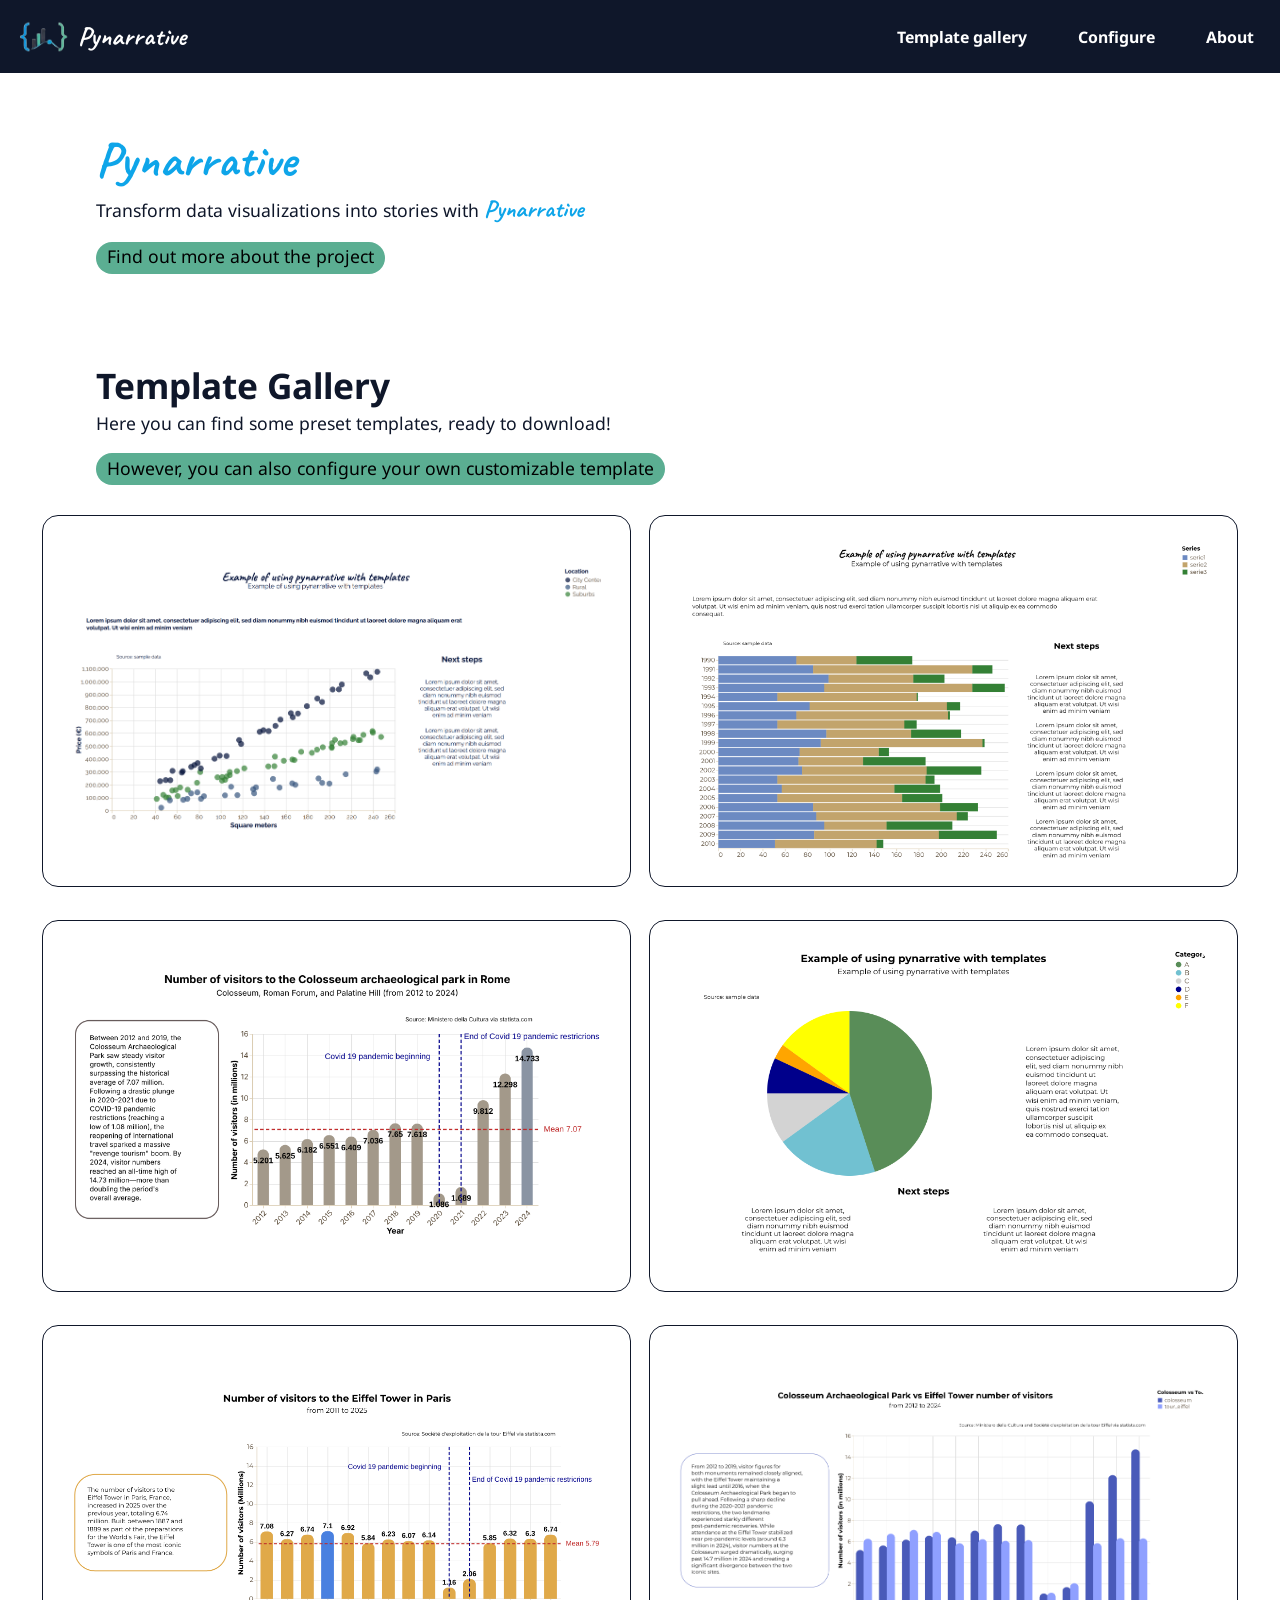
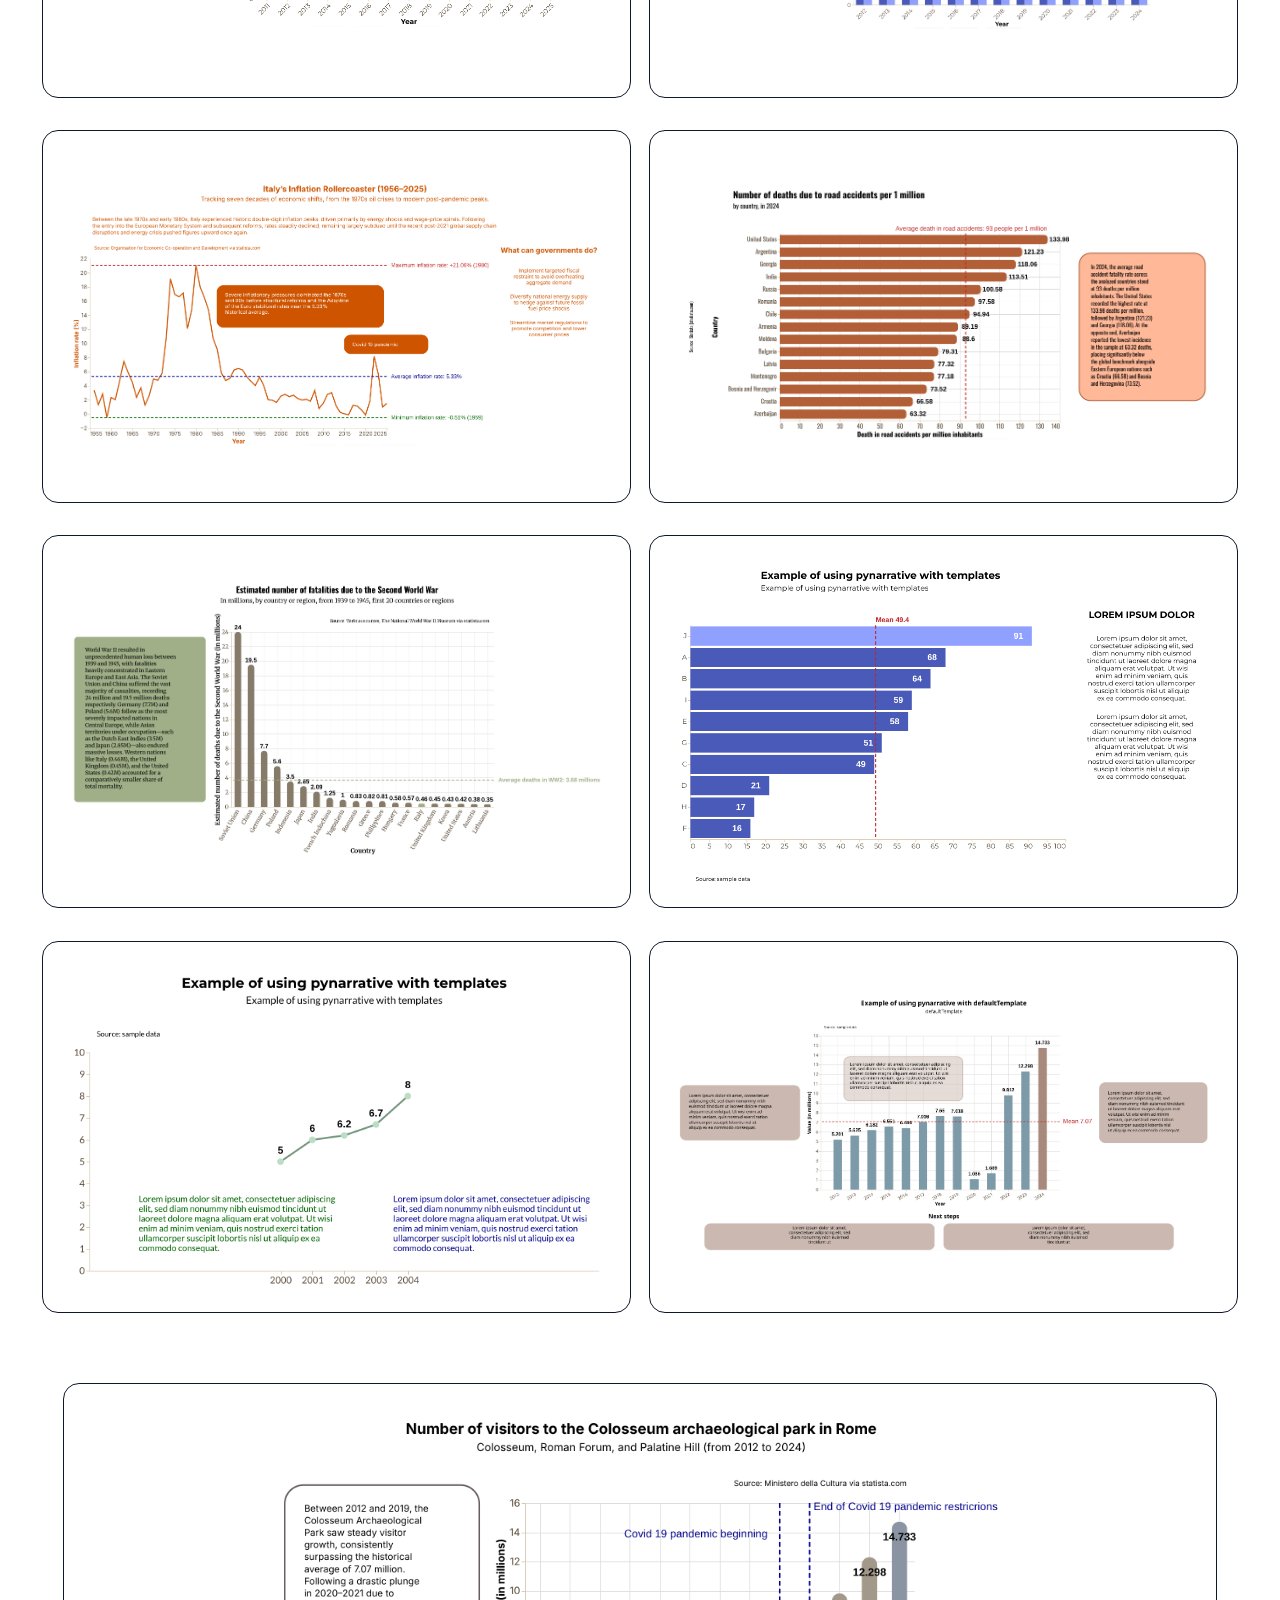
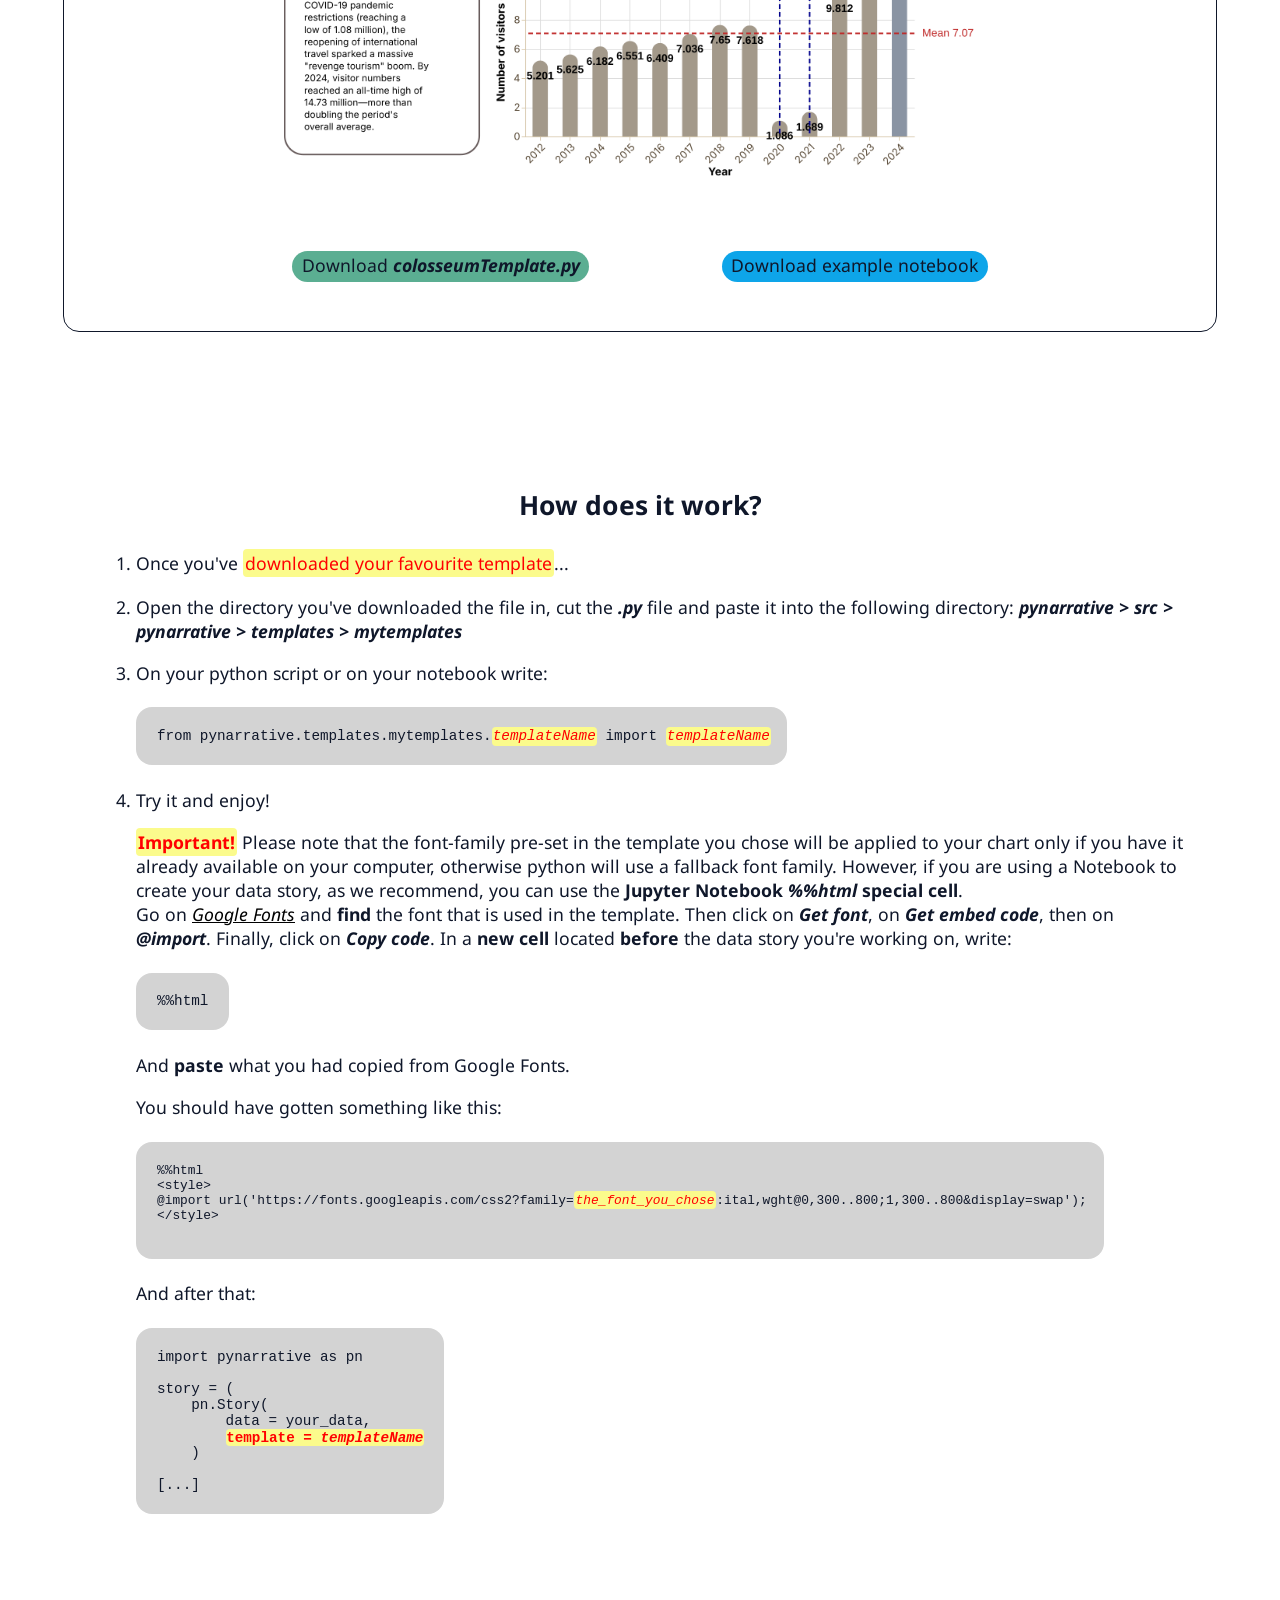
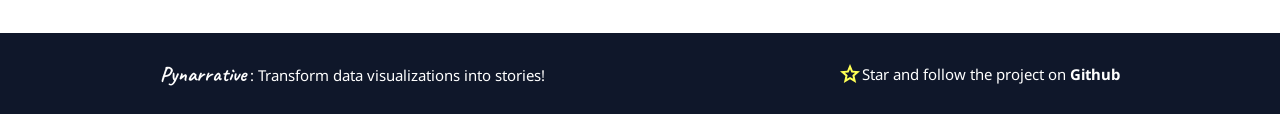
==== commit 40497e08: "Website new version" ====
--- a/index.html
+++ b/index.html
@@ -46,15 +46,6 @@
         </div>
     </div>
 
-    <div id="big_template_preview">
-        <img class="main_image" src="img/template/colosseumTemplate/colosseumTemplateA.png" alt="main_image">
-        <img class="secondary_image" src="img/template/colosseumTemplate/colosseumTemplateB.png" alt="secondary_image">
-        <div>
-            <p class="button" id="download_template_button">Download <span class="bold italic">colosseumTemplate.py</span> <a target="_blank" href="img/template/colosseumTemplate/colosseumTemplate.py"></a> </p>
-            <p class="button" id="download_notebook_button">Download example notebook <a target="_blank" href="img/template/colosseumTemplate/colosseumTemplate.ipynb"></a></p>
-        </div>
-    </div>
-
 
     <div id="gallery">
         <h1>Template Gallery</h1>
@@ -68,7 +59,17 @@
         <div id="template_gallery">
             <!-- Dinamically built via script -->
         </div>
+    </div>
 
+    <div id="big_template_preview">
+        <div id="images_container">
+            <img class="main_image" src="img/template/colosseumTemplate/colosseumTemplateA.png" alt="main_image">
+            <img class="secondary_image" src="img/template/colosseumTemplate/colosseumTemplateB.png" alt="secondary_image">
+        </div>
+        <div id="download_button_container">
+            <p class="button" id="download_template_button">Download <span class="bold italic">colosseumTemplate.py</span> <a target="_blank" href="img/template/colosseumTemplate/colosseumTemplate.py"></a> </p>
+            <p class="button" id="download_notebook_button">Download example notebook <a target="_blank" href="img/template/colosseumTemplate/colosseumTemplate.ipynb"></a></p>
+        </div>
     </div>
 
     <div id="instructions">
@@ -125,9 +126,6 @@
 
     </div>
 
-    
-    
-
         
     <div id="footer">
         <p><span class="highlight">Pynarrative</span> : Transform data visualizations into stories!</p>
--- a/style.css
+++ b/style.css
@@ -140,22 +140,28 @@
 
 #big_template_preview{
     width: 75%;
-    height: 500px;
-    margin: auto;
+    height: auto;
+    margin: 10% auto 2.5% auto;
     border: 1px #0f172a solid;
     border-radius: 16px;
     display: flex;
     flex-direction: column;
     align-items: center;
-    cursor: pointer;
+    cursor: grab;
     overflow: hidden;
 }
 
-#big_template_preview img{
-    height: 80%;
-    width: auto;
-}
-#big_template_preview div{
+#images_container{
+    width: 75%;
+    margin: auto;
+    text-align: center;
+}
+
+#big_template_preview #images_container img{
+    max-width: 100%;
+    margin: auto;
+}
+#download_button_container{
     width: 100%;
     margin-top: 5%;
     display: flex;
@@ -216,7 +222,8 @@
 .template:hover{transform: translateY(-10px);}
 
 .template img{
-    max-width: 90%;
+    margin: auto;
+    max-width: 100%;
     border-radius: 16px;
 }
 
@@ -279,10 +286,11 @@
 
 /* Options (left column) */
 #options{
+    font-size: 80%;
     grid-area: options;
     display: grid;
-    grid-template-columns: 1fr 2.5fr;
-    grid-template-rows: repeat(10, 0.75fr);
+    grid-template-columns: 1fr 3fr;
+    grid-template-rows: 0.75fr 0.75fr 0.75fr 0.75fr 0.75fr 0.75fr 0.75fr 1.5fr 1.5fr 1.5fr;
     grid-template-areas:
     "title_options title_options"
     "input_template input_template"
@@ -291,9 +299,9 @@
     "title_font_multiplier_container title_font_selection_container"
     "subtitle_font_multiplier_container title_subtitle_source_color_input_container"
     "source_font_multiplier_container title_subtitle_source_color_input_container"
-    "context_font_multiplier_container ta_background_color_input_container"
-    "nextstep_font_multiplier_container ta_border_color_input_container"
-    "annotation_font_multiplier_container text_areas_corner_radius_selection"
+    "context_font_multiplier_container context_options"
+    "nextstep_font_multiplier_container ns_options"
+    "annotation_font_multiplier_container annotation_options"
 }
 
 #options h2{
@@ -313,10 +321,11 @@
 #options input[type = "text"], #options input[type = "number"]{
     border: 0.5px #0f172a solid;
     border-radius: 16px;
-    padding: 1.5% 2%;
     text-align: center;
 }
 #options input, #options select{cursor: pointer;}
+#options input[type = "text"]{padding: 1%;}
+#options input[type = "number"]{padding: 2% 1.5%;}
 
  #options select{
     font-size: 90%;
@@ -372,14 +381,24 @@
 #subtitle_font_multiplier_container{grid-area: subtitle_font_multiplier_container;}
 #source_font_multiplier_container{grid-area: source_font_multiplier_container;}
 #context_font_multiplier_container{grid-area: context_font_multiplier_container;}
+#context_options{grid-area: context_options;}
+#context_options, #ns_options, #annotation_options{
+    display: flex;
+    justify-content: space-evenly;
+    align-items: center;
+    max-width: 90%;
+    margin: auto;
+}
 #ta_background_color_input_container{grid-area: ta_background_color_input_container;}
 #ta_border_color_input_container{grid-area: ta_border_color_input_container;}
 #nextstep_font_multiplier_container{grid-area: nextstep_font_multiplier_container;}
+#ns_options{grid-area: ns_options;}
 #annotation_font_multiplier_container{grid-area: annotation_font_multiplier_container;}
-#text_areas_corner_radius_selection{
-    grid-area: text_areas_corner_radius_selection;
-    margin: auto;
-    width: 70%;
+#annotation_options{grid-area: annotation_options;}
+
+#text_areas_corner_radius_selection, #ns_areas_corner_radius_selection, #annotation_areas_corner_radius_selection{
+    margin: auto;
+    width: 60%;
     align-self: center;
     display: grid;
     grid-template-rows: repeat(4, auto);
@@ -389,9 +408,9 @@
     "context_corner_radius_opt1  context_corner_radius_opt2 context_corner_radius_opt3 context_corner_radius_opt4 context_corner_radius_opt5 context_corner_radius_opt6"
     "border_stroke_label border_stroke_label border_stroke_label border_stroke_label border_stroke_label border_stroke_label"
     "stroke_slider stroke_slider stroke_slider stroke_slider stroke_slider stroke_slider";
-    gap: 0.5% 3%;
-}
-#text_areas_corner_radius_selection div{
+    gap: 0.5% 2%;
+}
+#text_areas_corner_radius_selection div, #ns_areas_corner_radius_selection div, #annotation_areas_corner_radius_selection div{
     height: 25px;
     width: 25px;
     margin: auto;
@@ -402,9 +421,9 @@
     justify-content: center;
     align-items: center;
     font-size: 85%;
-}
-#text_areas_corner_radius_selection div:hover{cursor: pointer;}
-.text_areas_corner_radius_selected{background-color: grey;}
+    cursor: pointer;
+}
+.text_areas_corner_radius_selected, .ns_areas_corner_radius_selected, .annotation_areas_corner_radius_selected{background-color: grey;}
 #opt1{
     grid-area: context_corner_radius_opt1;
     border-top-left-radius: 40px;
@@ -432,8 +451,7 @@
 #corner_radius_label{grid-area: corner_radius_label; text-align: center; font-weight: bold; margin: 5% 0 1% 0;}
 #border_stroke_label{grid-area: border_stroke_label; text-align: center; font-weight: bold; margin: 5% 0 1% 0;}
 
-#stroke_slider{grid-area: stroke_slider;}
-#stroke_slider:hover{cursor: pointer;}
+.stroke_slider{grid-area: stroke_slider; cursor: pointer;}
 
 #lines_color_input_container{grid-area: lines_color_input_container;}
 
@@ -444,24 +462,28 @@
     grid-area: preview;
     gap: 1% 3%;
     grid-template-columns: 1.5fr 1fr;
-    grid-template-rows: 0.5fr 1fr 1fr 0.3fr 1fr 1fr;
+    grid-template-rows: 0.5fr 1fr 1fr 0.3fr 1fr 1fr 1fr 1fr;
     grid-template-areas:
     "title_preview title_contrast"
     "main_color_preview main_color_contrast"
     "secondary_color_preview secondary_color_contrast"
     "lines_color_preview lines_color_preview"
     "title_color_preview_container title_color_contrast"
-    "tab_color_preview tab_color_contrast";
+    "tab_color_preview tab_color_contrast"
+    "ns_color_preview ns_color_contrast"
+    "annotation_color_preview annotation_color_contrast";
 }
 
 #preview.no_secondary {
-    grid-template-rows: 0.5fr 1fr 0.3fr 1fr 1fr;
+    grid-template-rows: 0.5fr 1fr 0.3fr 1fr 1fr 1fr 1fr;
     grid-template-areas:
     "title_preview title_contrast"
     "main_color_preview main_color_contrast"
     "lines_color_preview lines_color_preview"
     "title_color_preview_container title_color_contrast"
-    "tab_color_preview tab_color_contrast";
+    "tab_color_preview tab_color_contrast"
+    "ns_color_preview ns_color_contrast"
+    "annotation_color_preview annotation_color_contrast";
 }
 
 #preview h2{
@@ -476,9 +498,10 @@
 #main_color_contrast{grid-area: main_color_contrast;}
 #secondary_color_preview{grid-area: secondary_color_preview;}
 #secondary_color_contrast{grid-area: secondary_color_contrast;}
+#lines_color_preview{grid-area: lines_color_preview;}
 #title_color_preview_container{grid-area: title_color_preview_container; border: 1px black solid;}
 #tab_color_contrast{grid-area: tab_color_contrast;}
-#tab_color_preview{
+#tab_color_preview, #ns_color_preview, #annotation_color_preview{
     grid-area: tab_color_preview;
     border-width: 2px;
     border-style: solid;
@@ -486,7 +509,10 @@
     transition: all, 0.2s ease-in-out;
 }
 #tab_color_contrast{grid-area: tab_color_contrast;}
-#lines_color_preview{grid-area: lines_color_preview;}
+#ns_color_preview{grid-area: ns_color_preview;}
+#ns_color_contrast{grid-area: ns_color_contrast;}
+#annotation_color_preview{grid-area: annotation_color_preview;}
+#annotation_color_contrast{grid-area: annotation_color_contrast;}
 
 .color_preview{font-size: 12pt;}
 .color_preview, .contrast_ratio, #title_color_preview_container {
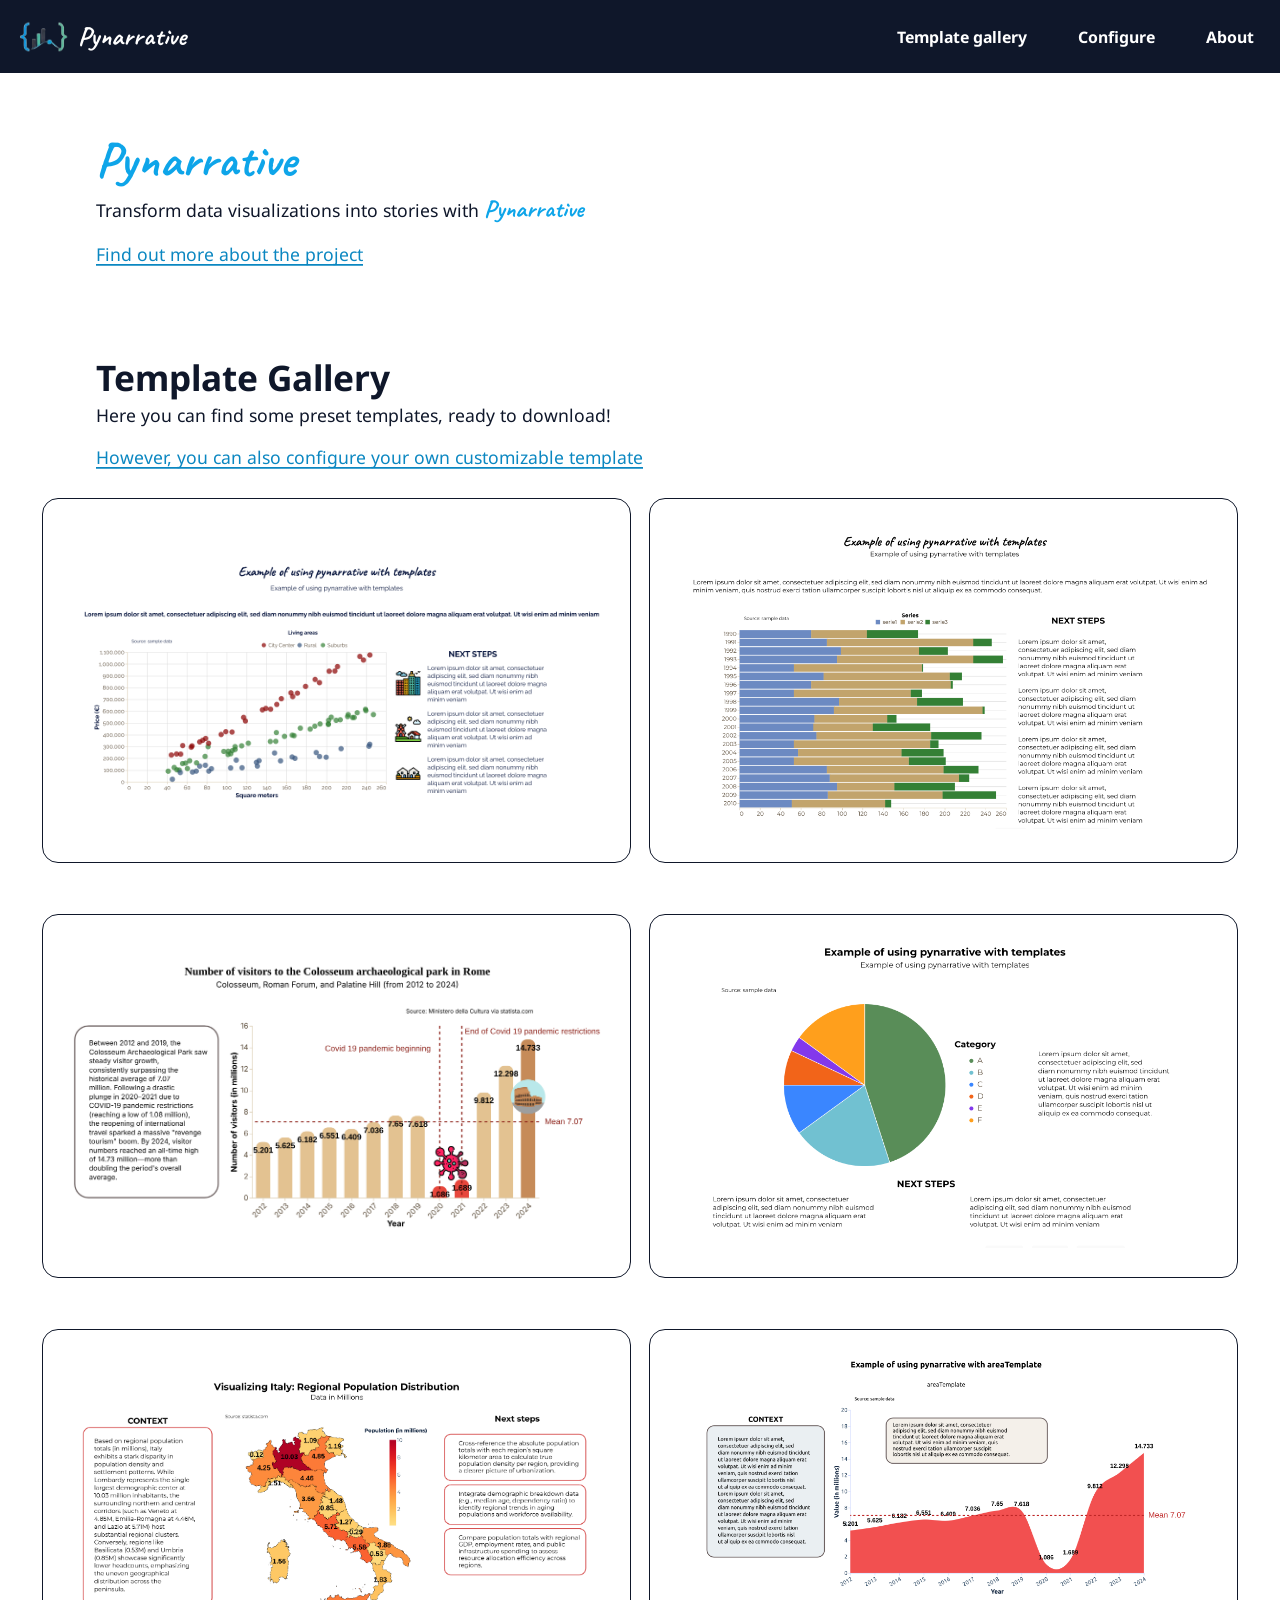
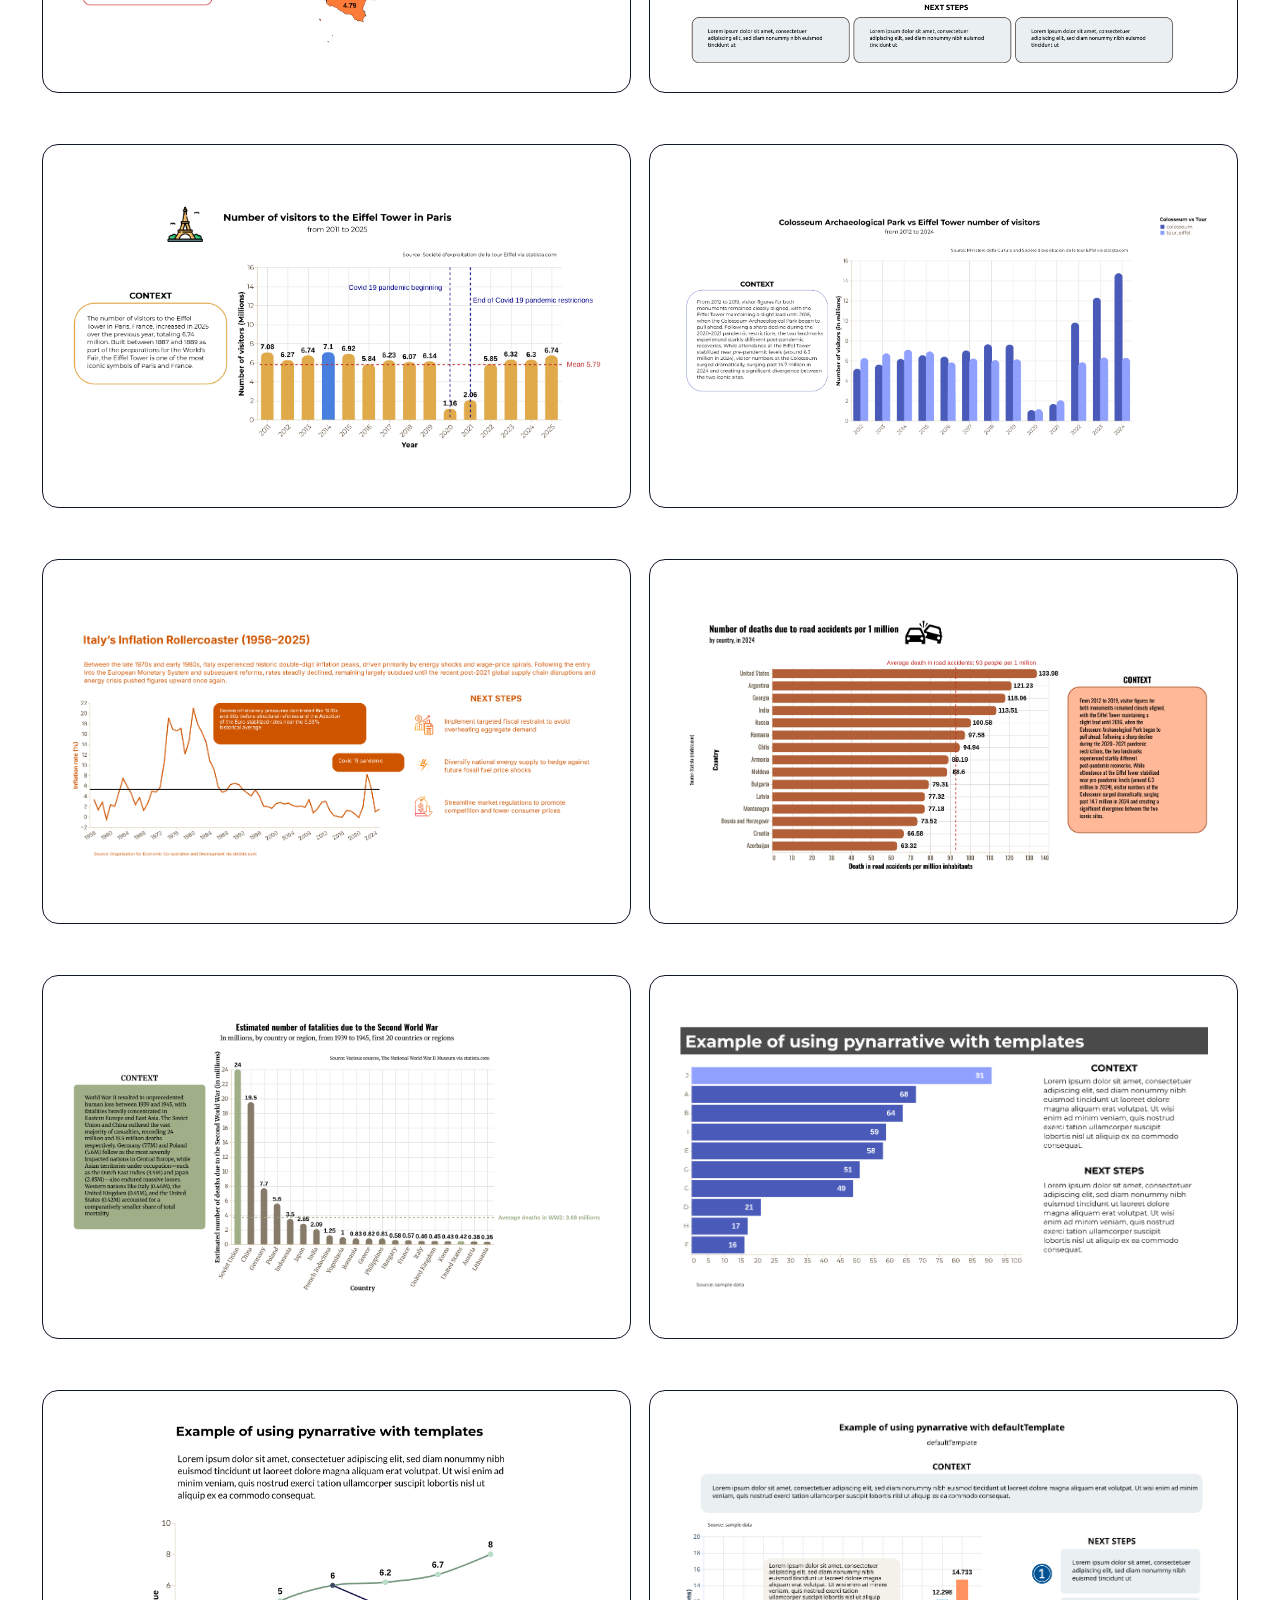
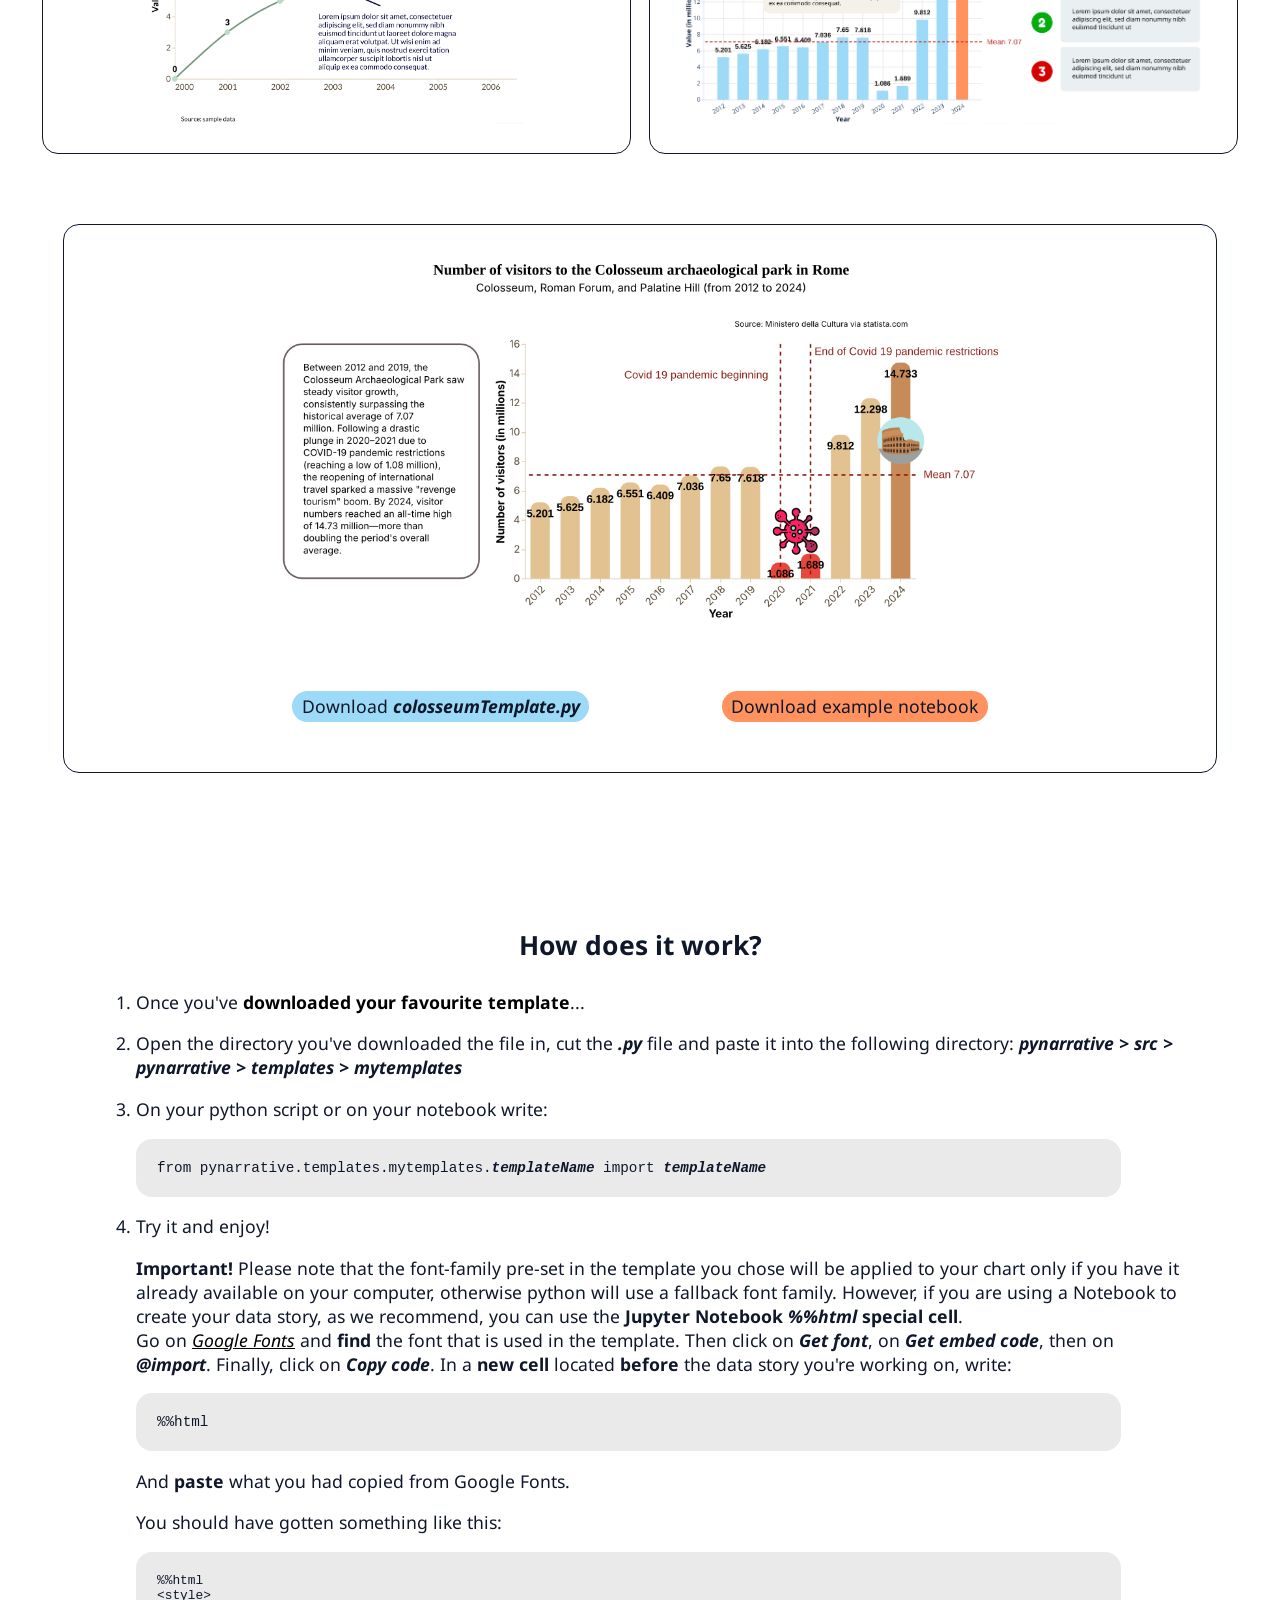
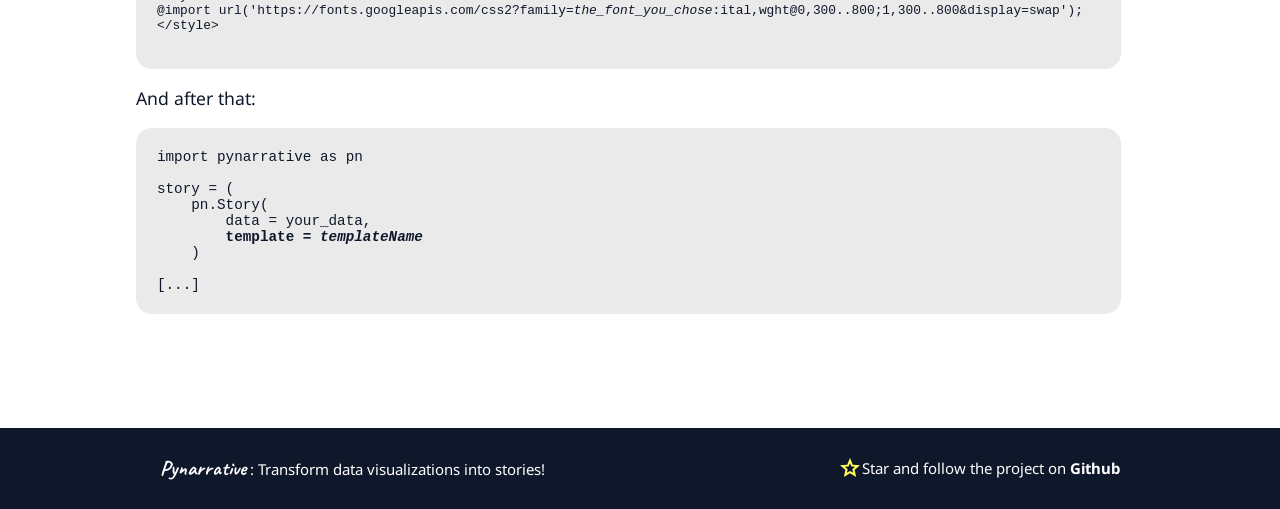
==== commit 6b48ca80: "website new version" ====
--- a/index.html
+++ b/index.html
@@ -41,7 +41,7 @@
         <h1><span class="highlight">Pynarrative</span></h1>
         <p>Transform data visualizations into stories with <span class="highlight">Pynarrative</span></p>
 
-        <div class="button">
+        <div class="button_link">
             <a href="about.html">Find out more about the project</a>
         </div>
     </div>
@@ -51,7 +51,7 @@
         <h1>Template Gallery</h1>
         <p>Here you can find some preset templates, ready to download!</p>
 
-        <div class="button">
+        <div class="button_link">
             <a href="configure.html">However, you can also configure your own customizable template</a>
         </div>
         
@@ -76,19 +76,19 @@
         <h3>How does it work?</h3>
         <ol>
             <li>
-                 <p>Once you've <a class="highlighted" href="#template_gallery">downloaded your favourite template</a>...</p>
+                 <p>Once you've <a class="bold" href="#template_gallery">downloaded your favourite template</a>...</p>
             </li>
             <li>
                 Open the directory you've downloaded the file in, cut the <span class="bold italic">.py</span> file and paste it into the following directory: <span class="italic bold">pynarrative > src > pynarrative > templates > mytemplates</span>
             </li>
             <li>
                 <p>On your python script or on your notebook write:</p>
-                <p class="code">from pynarrative.templates.mytemplates.<span class="highlighted italic">templateName</span> import <span class="highlighted italic">templateName</span></p>
+                <p class="code">from pynarrative.templates.mytemplates.<span class="bold italic">templateName</span> import <span class="bold italic">templateName</span></p>
             </li>
             <li>
                 <p>Try it and enjoy!</p>
                 <p>
-                    <span class="highlighted bold">Important!</span> Please note that the font-family pre-set in the template you chose will be applied to your chart only if you have it already available on your computer, otherwise python will use a fallback font family.
+                    <span class="bold">Important!</span> Please note that the font-family pre-set in the template you chose will be applied to your chart only if you have it already available on your computer, otherwise python will use a fallback font family.
                     However, if you are using a Notebook to create your data story, as we recommend, you can use the <span class="bold">Jupyter Notebook <span class="italic">%%html</span> special cell</span>.
                     <br>
                     Go on <a class="italic" style="text-decoration: underline;" target="_blank" href="https://fonts.google.com">Google Fonts</a> and <span class="bold">find</span> the font that is used in the template.
@@ -117,7 +117,7 @@
 story = (
     pn.Story(
         data = your_data,
-        <span class="bold highlighted">template = <span class="italic">templateName</span><span class="template_name_span"></span></span>
+        <span class="bold">template = <span class="italic">templateName</span><span class="template_name_span"></span></span>
     )
     
 [...]</p>
--- a/style.css
+++ b/style.css
@@ -52,19 +52,13 @@
 }
 
 .code{
-    background-color: lightgrey;
-    width: fit-content;
-    margin: 0.5% 0;
+    background-color: rgb(234, 234, 234);
+    width: 90%;
+    margin: 0;
     padding: 2%;
     border-radius: 16px;
     white-space: pre;
     font-family: monospace;
-}
-.highlighted{
-    background-color: rgb(251, 251, 140);
-    padding: 0.2%;
-    border-radius: 4px;
-    color: red !important;
 }
 .small{font-size: 90%;}
 
@@ -161,6 +155,7 @@
     max-width: 100%;
     margin: auto;
 }
+
 #download_button_container{
     width: 100%;
     margin-top: 5%;
@@ -175,28 +170,36 @@
 
 
 #download_notebook_button{
-    background-color: #0EA5E9 !important;
+    background-color: #ff925f !important;
 }
 
 .button{
-    background-color: #5bae92;
+    background-color: #9cdaf7;
     padding: 0.25% 1% 0.5% 1%;
     border-radius: 16px;
     width: max-content;
-}
-
-.button a{
-    background: 
-    linear-gradient(black),
-    linear-gradient(orange);
-    background-size: 100% 0;
+    cursor: pointer;
+    transition: filter 0.2s ease-in-out;
+}
+
+.button:hover{
+    filter: brightness(0.75);
+}
+
+.button_link a {
+    color: #0b87c1 !important;
+    background-image: 
+        linear-gradient(#0b87c1, #0b87c1),
+        linear-gradient(#ff925f, #ff925f);
+    background-size: 100% 0.1em, 0 0.1em;
     background-position: 100% 100%, 0 100%;
     background-repeat: no-repeat;
-    transition: background-size 0.4s;
-}
-
-.button a:hover{
-  background-size: 0 0.1em, 100% 0.1em;
+    
+    transition: background-size 0.4s ease;
+}
+
+.button_link a:hover{
+    background-size: 0 0.1em, 100% 0.1em;
 }
 
 #template_gallery{
@@ -221,9 +224,11 @@
 }
 .template:hover{transform: translateY(-10px);}
 
-.template img{
-    margin: auto;
-    max-width: 100%;
+.template img {
+    width: 100%;
+    height: 100%;
+    object-fit: contain;
+    margin: auto;
     border-radius: 16px;
 }
 
@@ -275,6 +280,7 @@
     grid-template-areas:
     "title_description title_description"
     "options preview"
+    "chart_type_container chart_type_container"
     "create_template_container create_template_container";
 }
 
@@ -290,15 +296,14 @@
     grid-area: options;
     display: grid;
     grid-template-columns: 1fr 3fr;
-    grid-template-rows: 0.75fr 0.75fr 0.75fr 0.75fr 0.75fr 0.75fr 0.75fr 1.5fr 1.5fr 1.5fr;
+    grid-template-rows: 0.75fr 0.75fr 0.75fr 0.75fr 0.75fr 0.75fr 1.5fr 1.5fr 1.5fr;
     grid-template-areas:
     "title_options title_options"
     "input_template input_template"
     "font_selection_container font_selection_container"
     "standard_font_size_container main_secondary_text_color_input_container"
     "title_font_multiplier_container title_font_selection_container"
-    "subtitle_font_multiplier_container title_subtitle_source_color_input_container"
-    "source_font_multiplier_container title_subtitle_source_color_input_container"
+    "subtitle_font_multiplier_container title_subtitle_color_input_container"
     "context_font_multiplier_container context_options"
     "nextstep_font_multiplier_container ns_options"
     "annotation_font_multiplier_container annotation_options"
@@ -377,9 +382,8 @@
 
 #title_font_multiplier_container{grid-area: title_font_multiplier_container;}
 #title_font_selection_container{grid-area: title_font_selection_container;}
-#title_subtitle_source_color_input_container{grid-area: title_subtitle_source_color_input_container;}
+#title_subtitle_color_input_container{grid-area: title_subtitle_color_input_container; display: flex; gap: 5%;}
 #subtitle_font_multiplier_container{grid-area: subtitle_font_multiplier_container;}
-#source_font_multiplier_container{grid-area: source_font_multiplier_container;}
 #context_font_multiplier_container{grid-area: context_font_multiplier_container;}
 #context_options{grid-area: context_options;}
 #context_options, #ns_options, #annotation_options{
@@ -423,7 +427,7 @@
     font-size: 85%;
     cursor: pointer;
 }
-.text_areas_corner_radius_selected, .ns_areas_corner_radius_selected, .annotation_areas_corner_radius_selected{background-color: grey;}
+.text_areas_corner_radius_selected, .ns_areas_corner_radius_selected, .annotation_areas_corner_radius_selected, .chart_type_selected{background-color: lightgrey;}
 #opt1{
     grid-area: context_corner_radius_opt1;
     border-top-left-radius: 40px;
@@ -542,8 +546,32 @@
 .contrast_green{background-color: #2a9d45;}
 
 
+#chart_type_container{
+    grid-area: chart_type_container;
+    width: 60%;
+    margin: auto;
+    text-align: center;
+}
+#chart_type_selection{
+    display: flex;
+    justify-content: space-between;
+    align-items: center;
+}
+
+#chart_type_selection div{
+    padding: 1%;
+    margin: 0 1.5%;
+    width: 80%;
+    border: 1px black solid;
+    box-sizing: border-box;
+    border-radius: 16px;
+    cursor: pointer;
+    transition: background-color 0.2s ease-in-out
+}
+#chart_type_selection div p{margin: 0 0 5% 0;}
+#chart_type_selection div img{width: 50%; max-width: 100%;}
+
 #create_template_container{
-    border: 1px black solid;
     grid-area: create_template_container;
     width: 15%;
     margin: auto;
@@ -560,6 +588,7 @@
     transform: scale(0.9);
     transform-origin: top center;
     margin: 0;
+    margin-bottom: 5%;
 }
 #template_preview *{
     cursor: pointer;
@@ -588,13 +617,23 @@
     font-size: 120%;
     transition: color 0.2s ease-in-out;
     width: fit-content;
+    max-width: 100%;
     margin: 0;
+    display: inline-flex;
+    align-items: center;
+    gap: 8px;
     transition: background-color 0.2s ease-in-out;
 }
 
 #download_template:hover, #download_notebook:hover{
     cursor: pointer;
     background-color: orange;
+}
+
+#download_icon{
+    margin: 0 !important;
+    width: 1.5em;
+    opacity: 1 !important;
 }
 
 #download_box ol li{margin: 2% 0;}
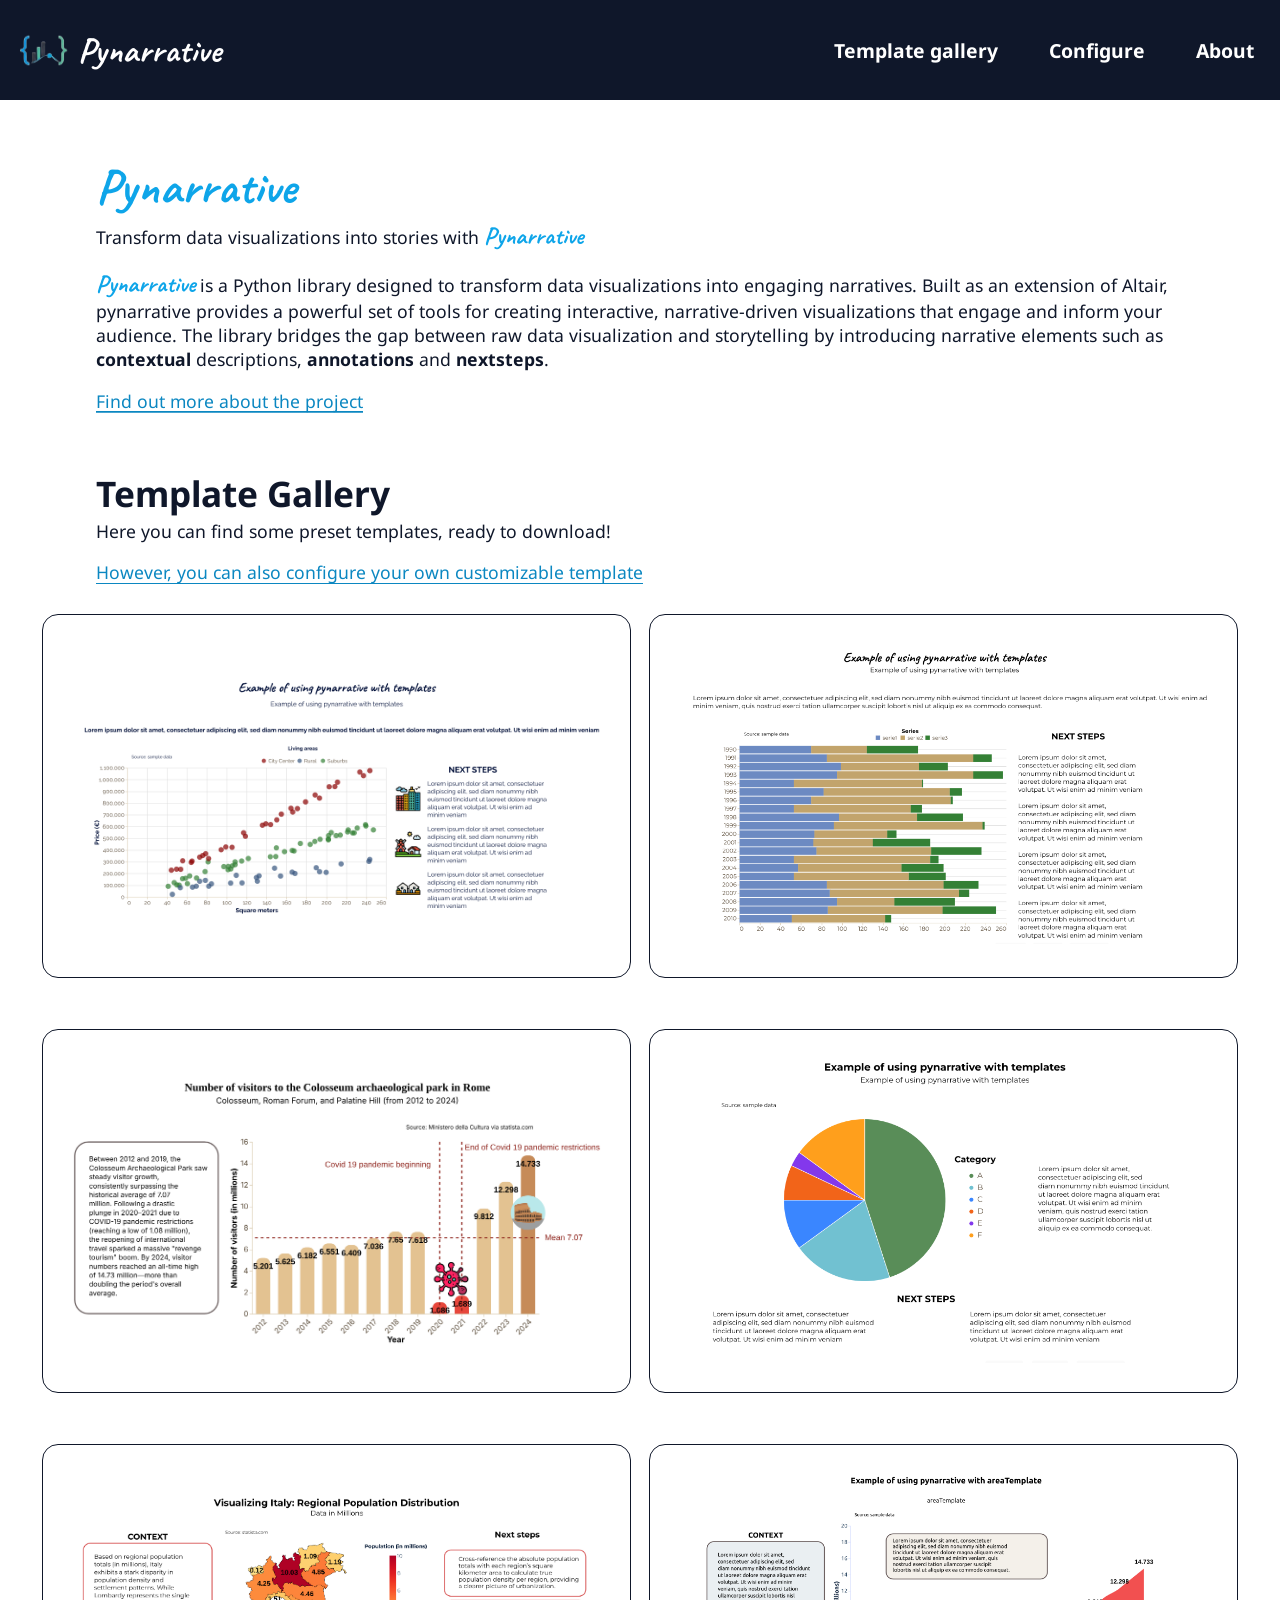
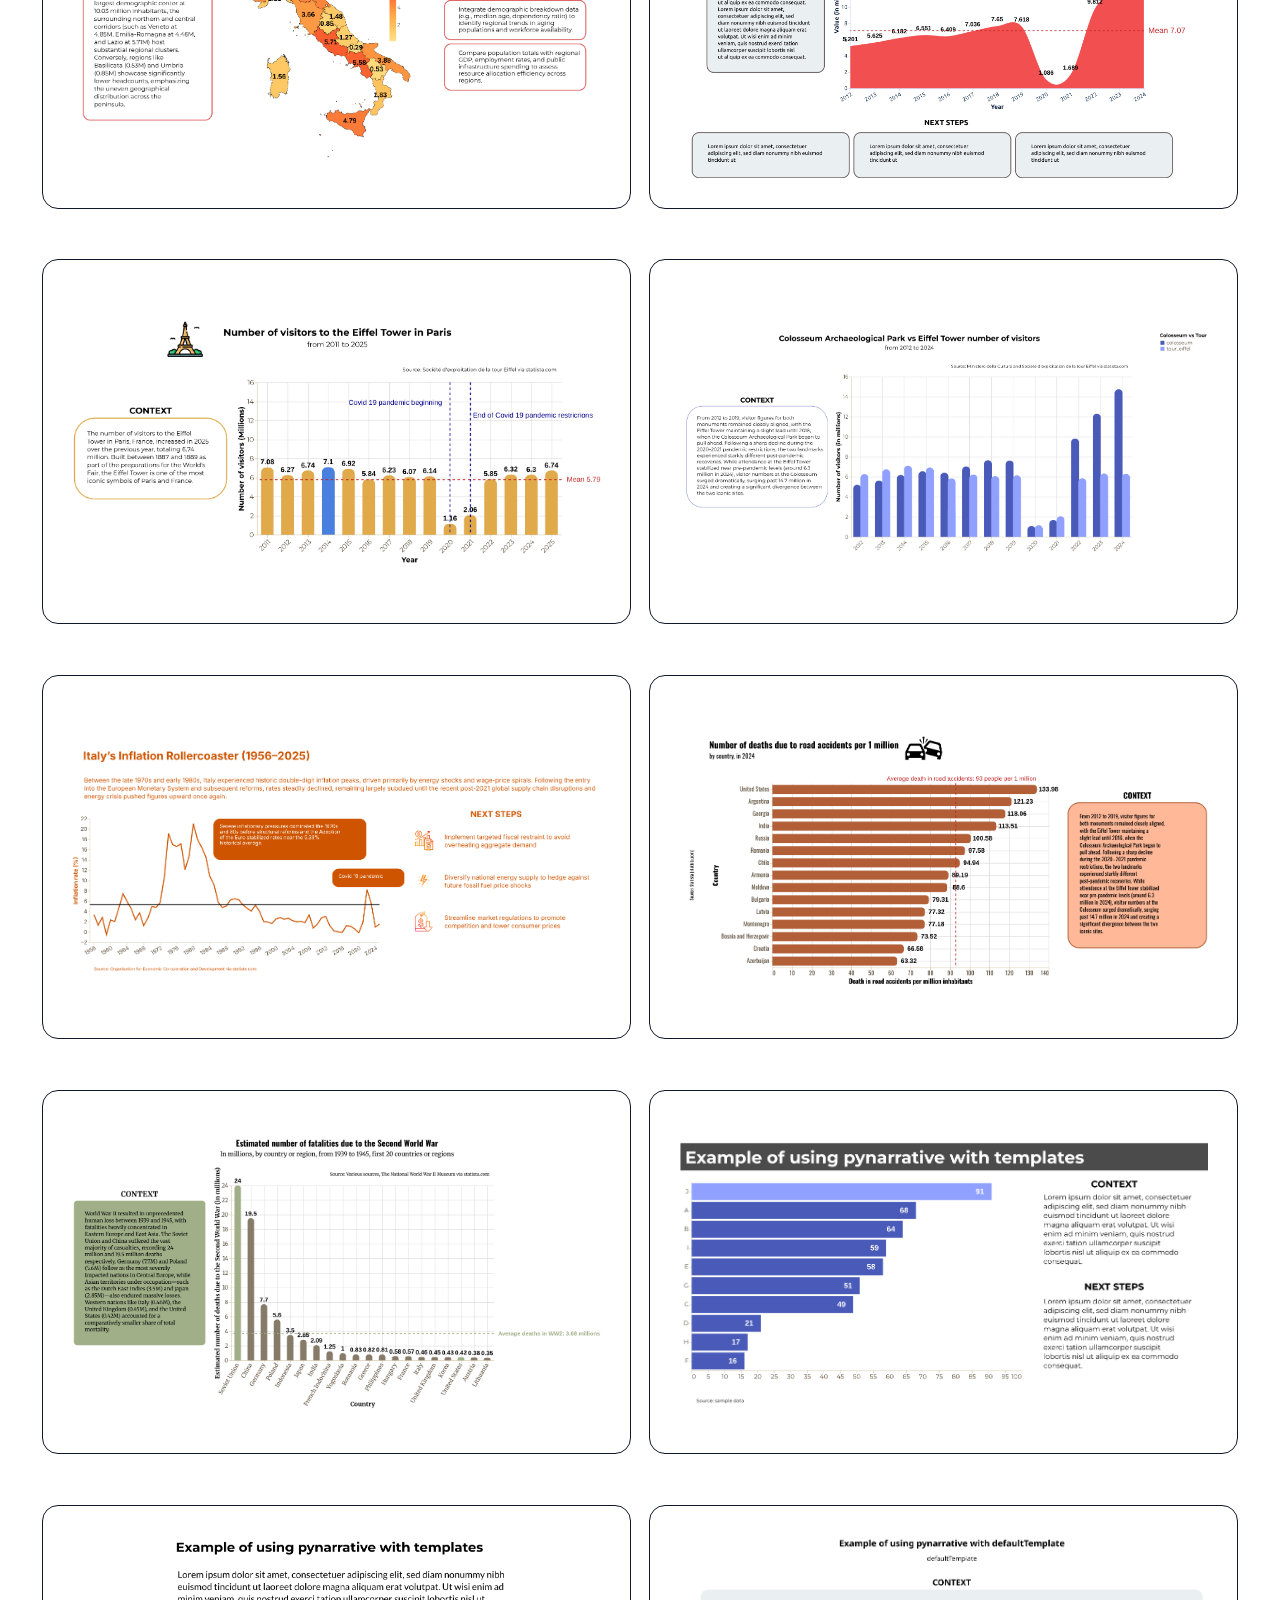
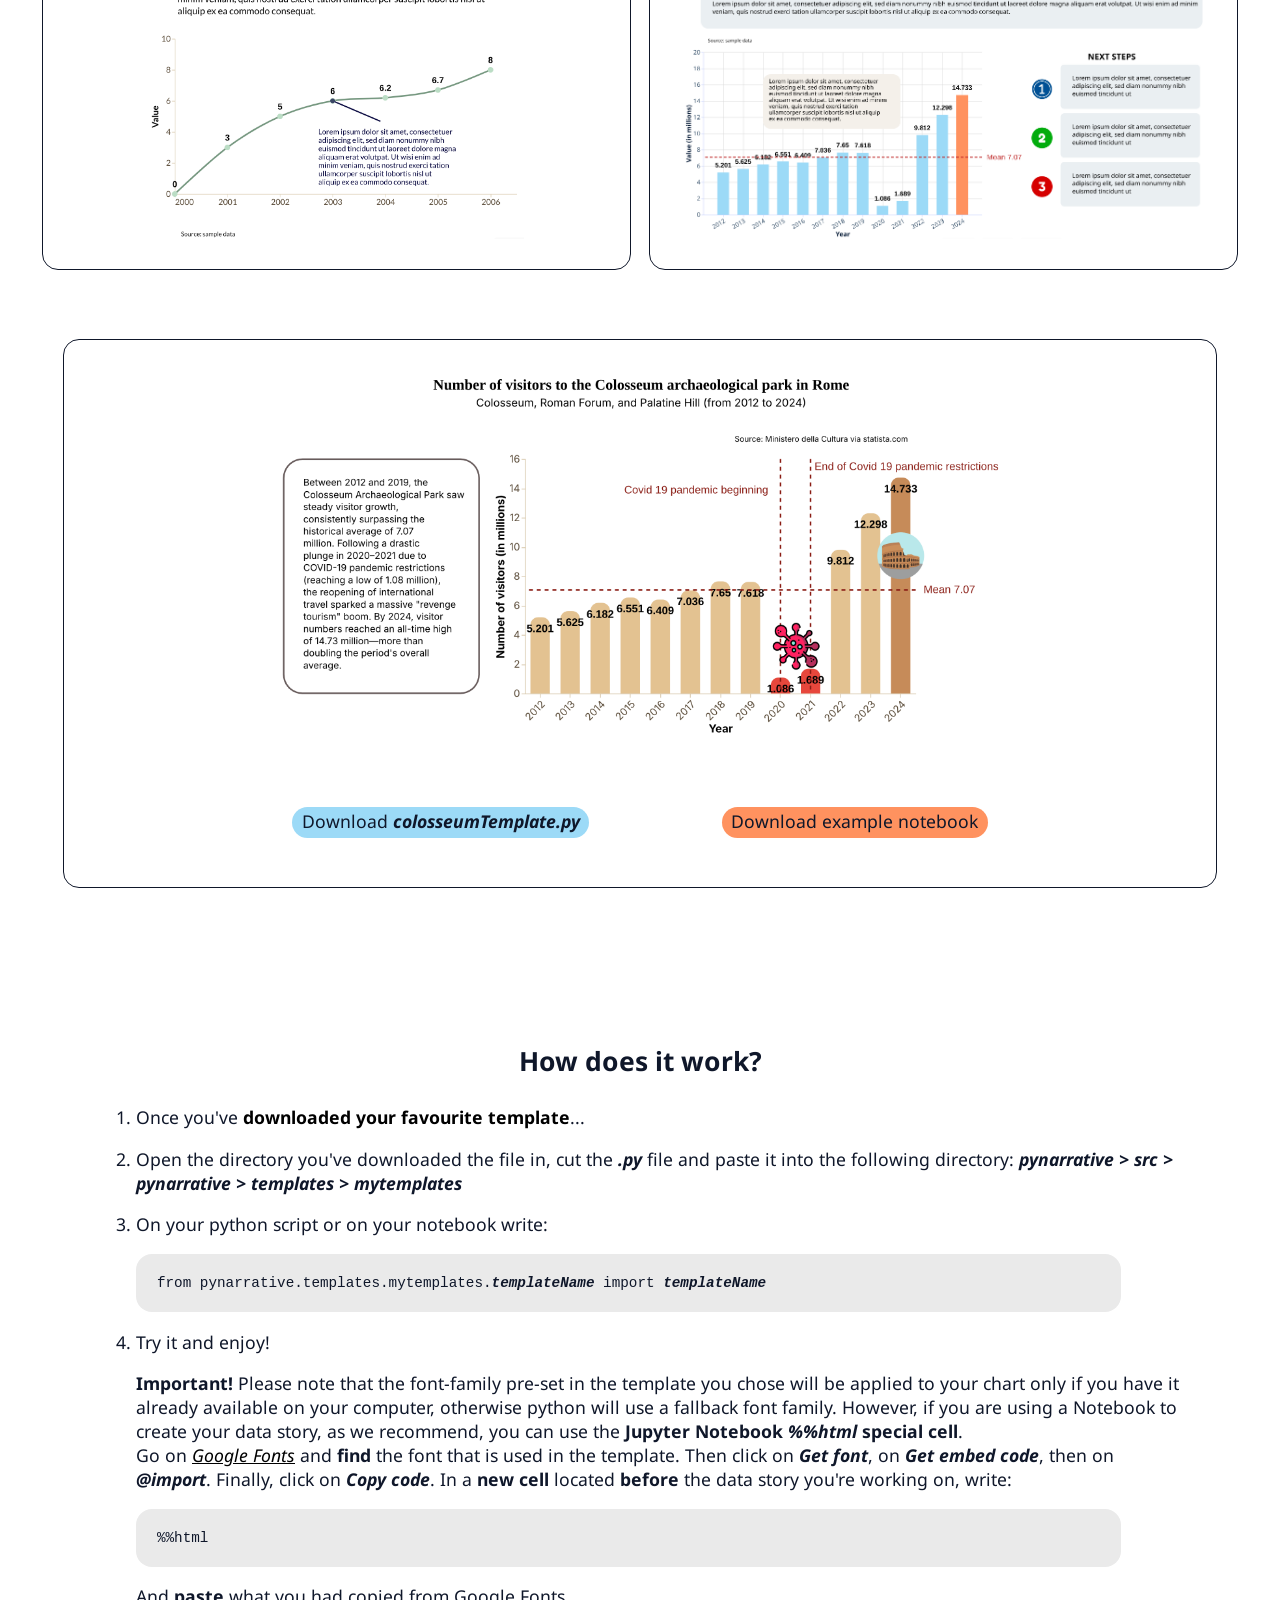
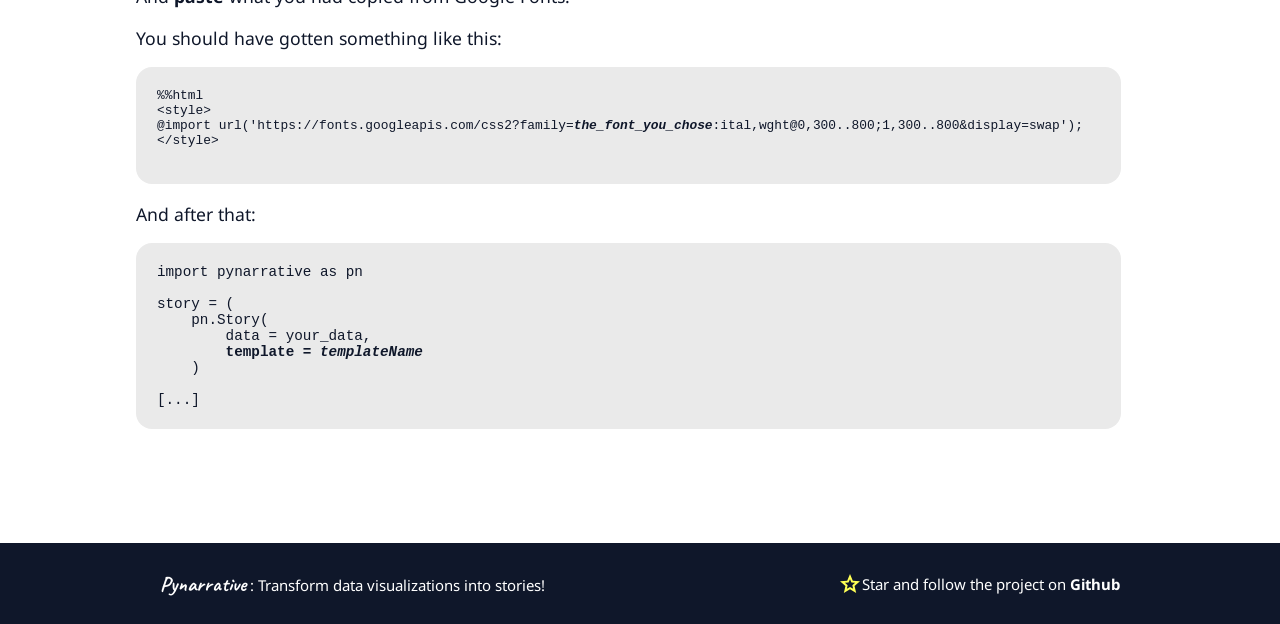
==== commit 6bb7b659: "new about.html" ====
--- a/index.html
+++ b/index.html
@@ -40,6 +40,8 @@
     <div id="body">
         <h1><span class="highlight">Pynarrative</span></h1>
         <p>Transform data visualizations into stories with <span class="highlight">Pynarrative</span></p>
+        <p><span class="highlight">Pynarrative</span> is a Python library designed to transform data visualizations into engaging narratives. Built as an extension of Altair, pynarrative provides a powerful set of tools for creating interactive, narrative-driven visualizations that engage and inform your audience. The library bridges the gap between raw data visualization and storytelling by introducing narrative elements such as <span class="bold">contextual</span> descriptions, <span class="bold">annotations</span> and <span class="bold">nextsteps</span>.</p>
+
 
         <div class="button_link">
             <a href="about.html">Find out more about the project</a>
@@ -107,7 +109,7 @@
                 </p>
                 <p class="code small">%%html
 &lt;style&gt;
-@import url('https://fonts.googleapis.com/css2?family=<span class="highlighted italic">the_font_you_chose</span>:ital,wght@0,300..800;1,300..800&display=swap');
+@import url('https://fonts.googleapis.com/css2?family=<span class="bold italic">the_font_you_chose</span>:ital,wght@0,300..800;1,300..800&display=swap');
 &lt;/style&gt;
                 </p>
 
--- a/style.css
+++ b/style.css
@@ -78,7 +78,7 @@
     padding: 2%;
     color: white;
     font-weight: bold;
-    font-size: 90%;
+    font-size: 110%;
     display: flex;
     align-items: center;
     justify-content: center;
@@ -94,14 +94,13 @@
 
 #home{
     margin-right: auto;
-    font-size: 150% !important;
+    font-size: 200% !important;
     display: flex;
     align-items: center;
     gap: 5px !important;
     padding: 0 1% !important;
-    height: 70px;
-}
-
+    height: 100px;
+}
 #home img{width: 60px !important;}
 
 #footer{
@@ -123,12 +122,9 @@
     justify-content: space-between;
 }
 
-#about_body div a{
-    display: flex;
-}
-
 /* Body and gallery */
 #body, #big_template_preview, #gallery, #download_box, #about_body, #instructions {padding: 2.5% 7.5%;}
+#gallery{padding-top: 0 !important;}
 #body > h1, #gallery > h1, #about_body  h1 {margin-bottom: 0.2%;}
 #body > p, #gallery > p, #about_body p {margin-top: 0.2%;}
 
@@ -186,7 +182,7 @@
     filter: brightness(0.75);
 }
 
-.button_link a {
+.button_link a , #about_body div a{
     color: #0b87c1 !important;
     background-image: 
         linear-gradient(#0b87c1, #0b87c1),
@@ -198,8 +194,18 @@
     transition: background-size 0.4s ease;
 }
 
-.button_link a:hover{
+.button_link a:hover, #about_body div a:hover, #footer a:hover{
     background-size: 0 0.1em, 100% 0.1em;
+}
+#footer a{
+    background-image: 
+        linear-gradient(transparent,transparent),
+        linear-gradient(#ff925f, #ff925f);
+    background-size: 100% 0.1em, 0 0.1em;
+    background-position: 100% 100%, 0 100%;
+    background-repeat: no-repeat;
+    
+    transition: background-size 0.4s ease;
 }
 
 #template_gallery{
@@ -664,5 +670,6 @@
 
 /* ABOUT.HTML */
 #about_body div{margin-bottom: 3%;}
-#about_body div h3{margin-bottom: 0.5%;}
-#about_body div p{margin-top: 0;}+#about_body div h2{margin-bottom: 0.2%; font-size: 120%;}
+#about_body div p{margin-top: 0;}
+/* #about_body div a{text-decoration: underline;} */
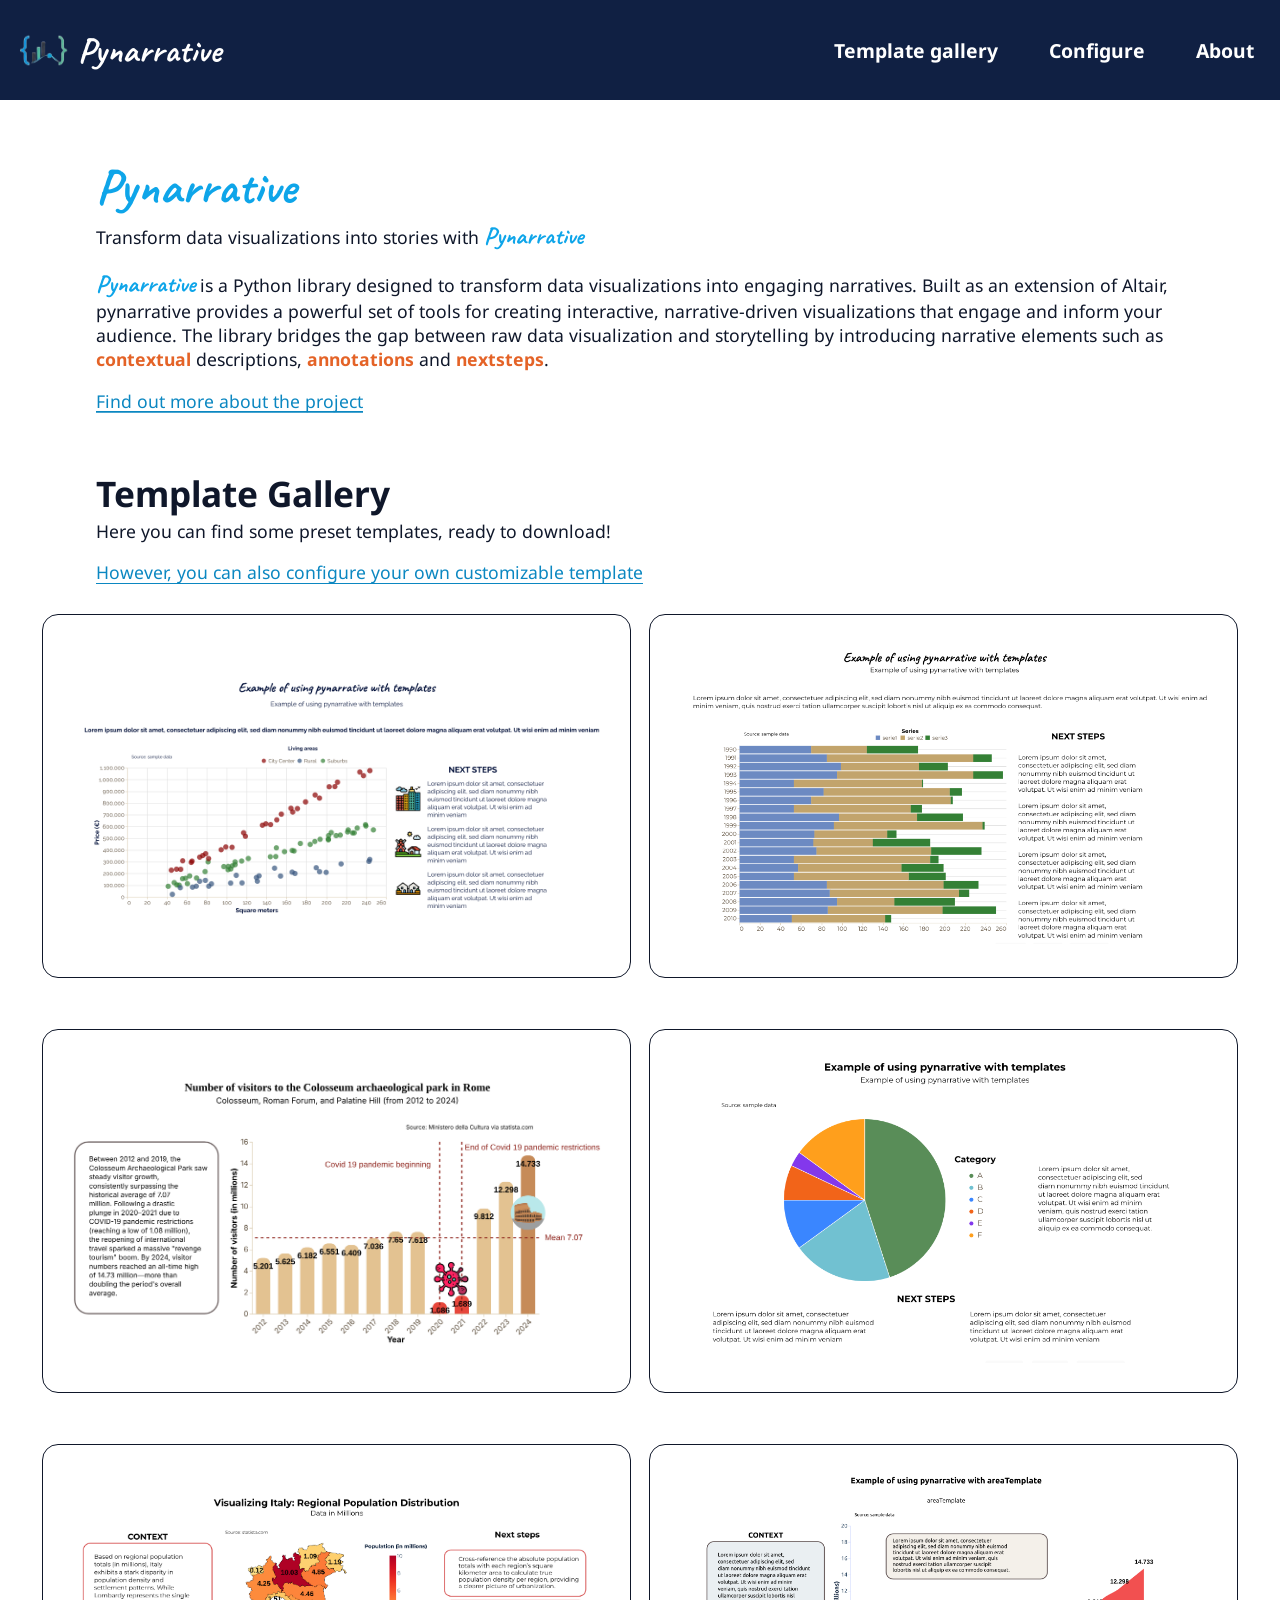
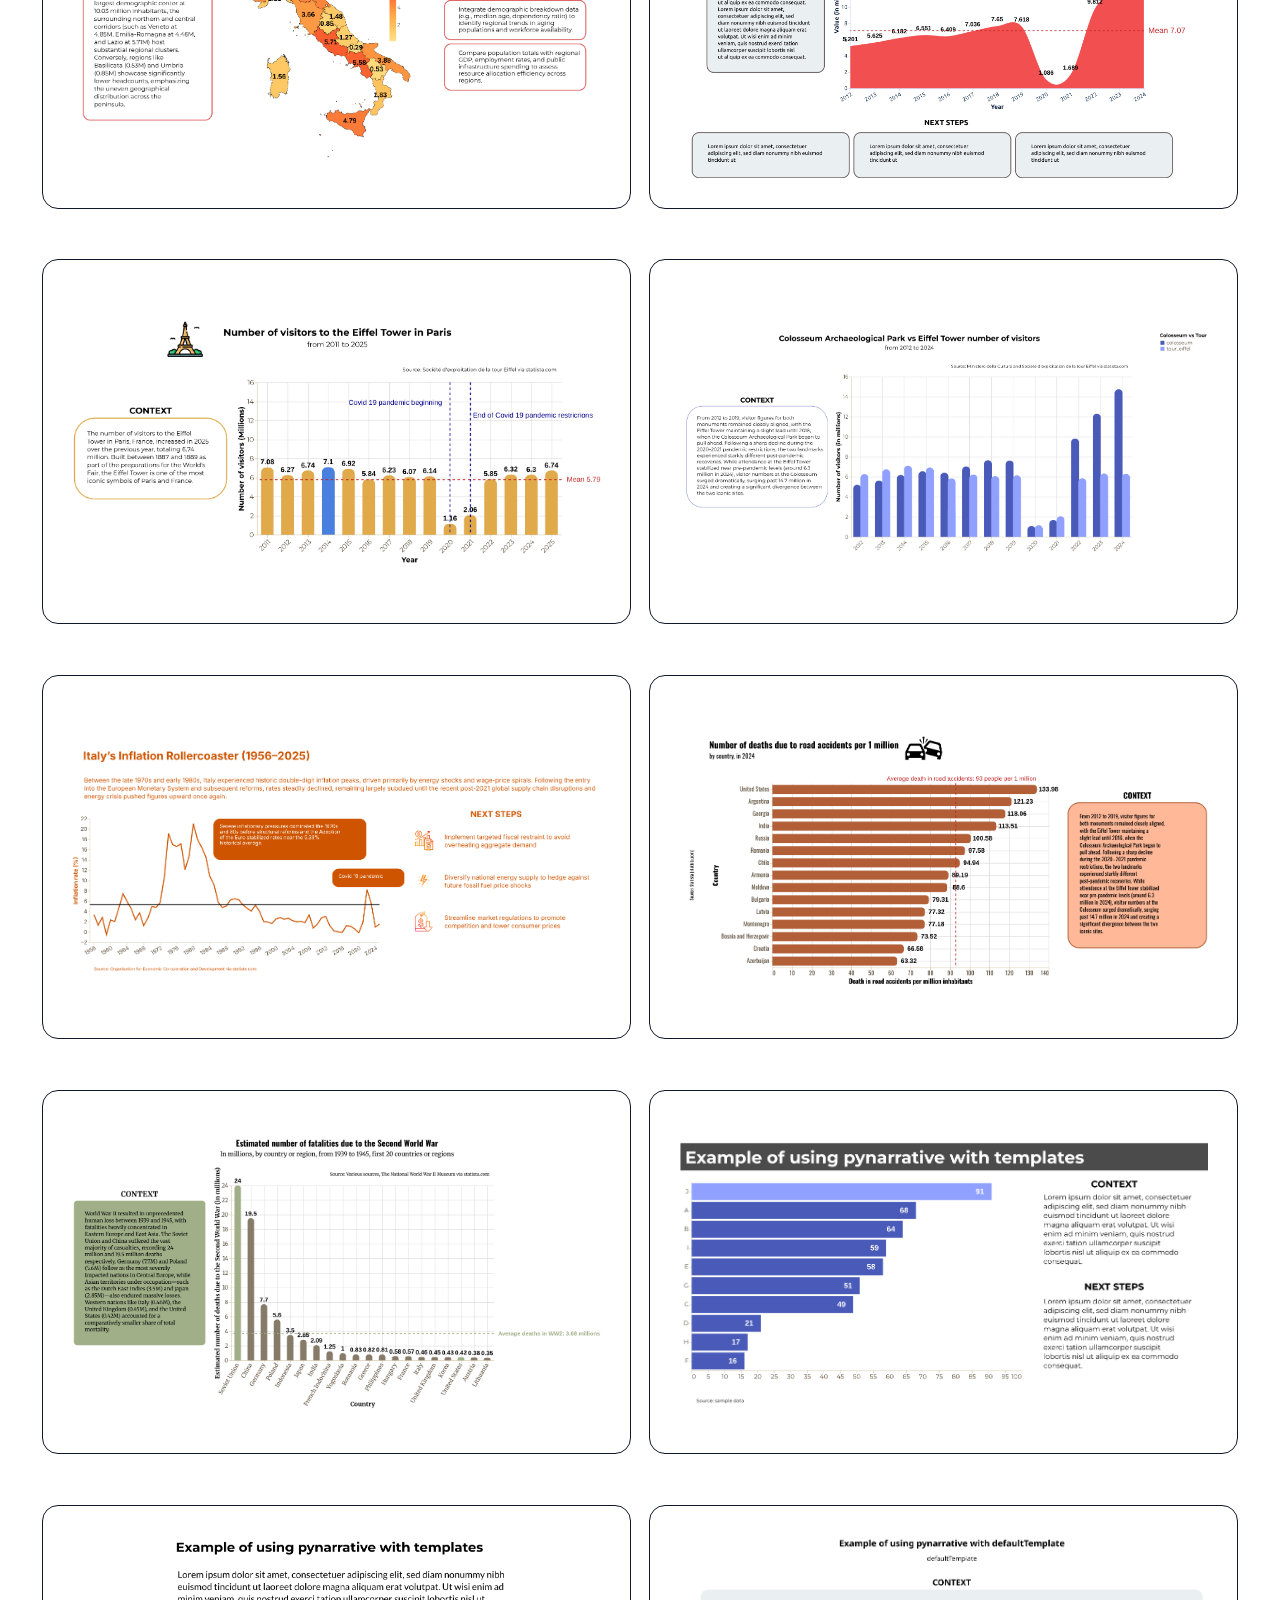
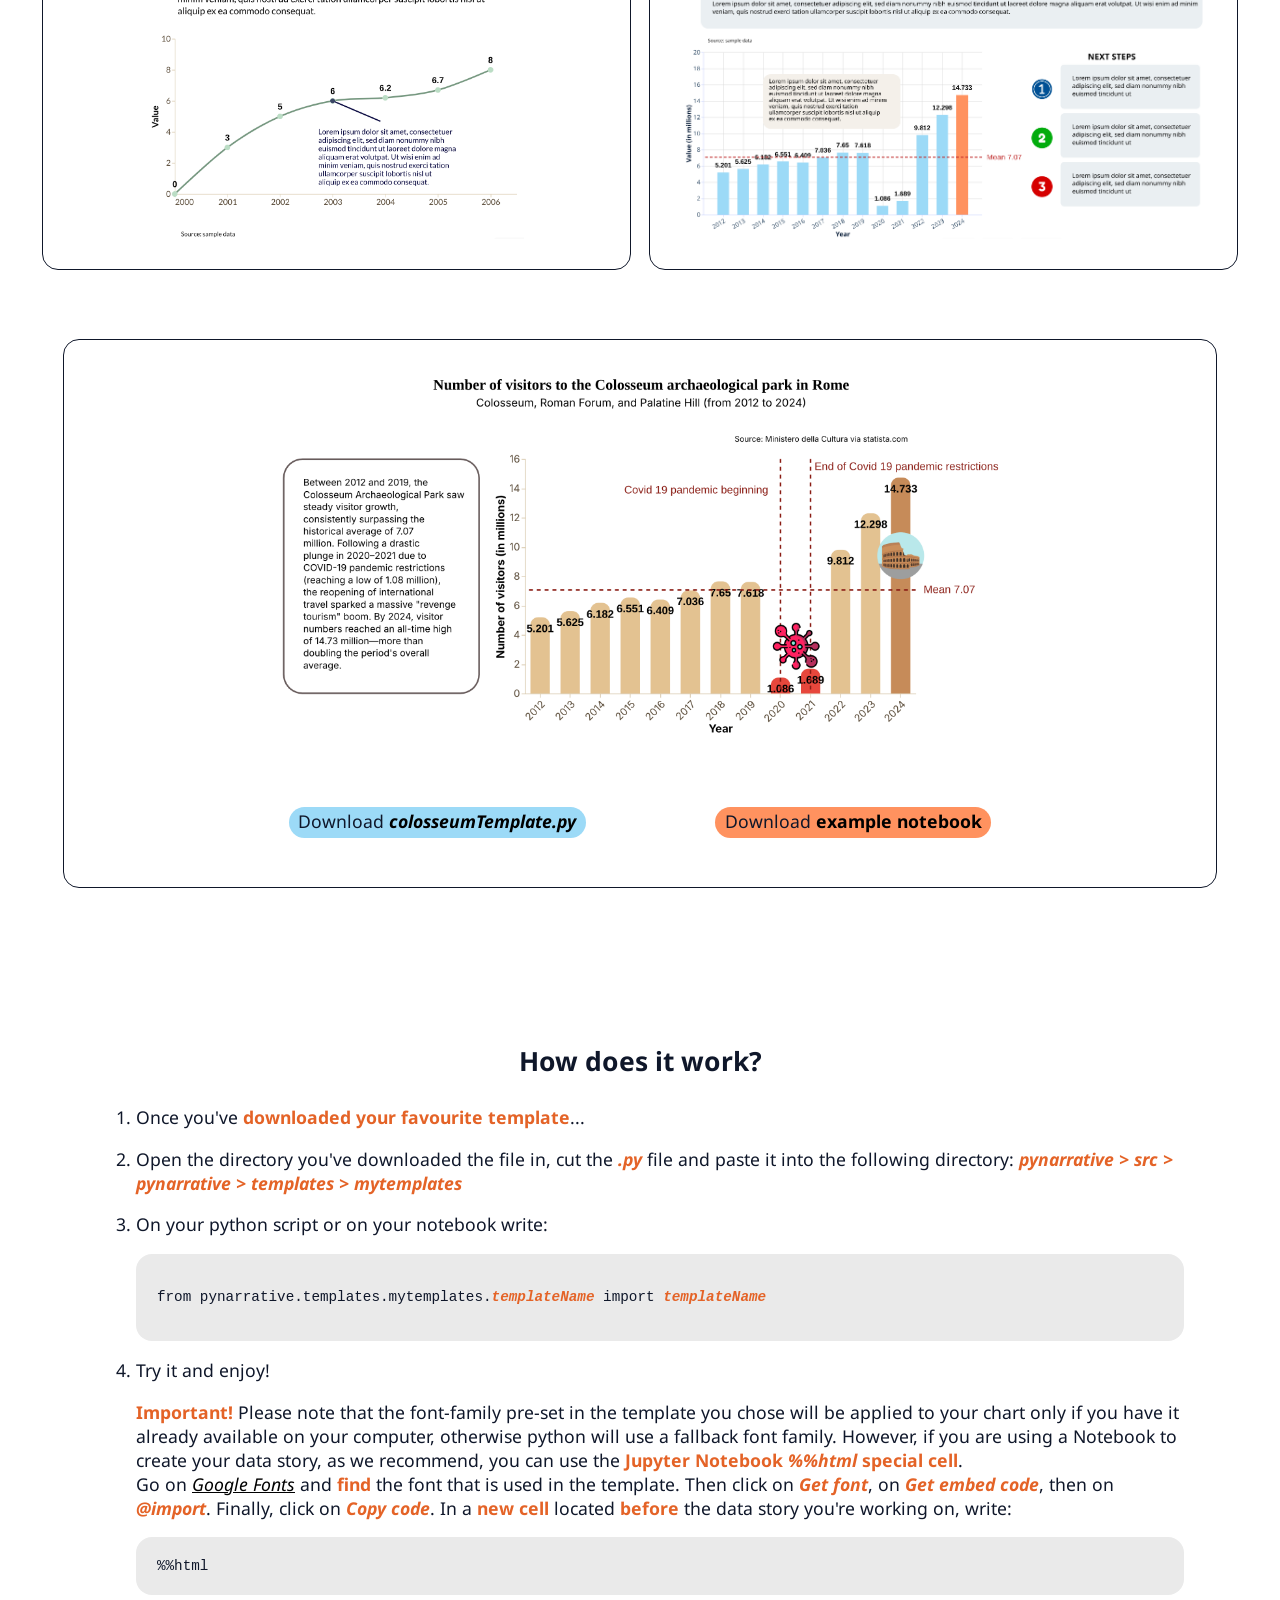
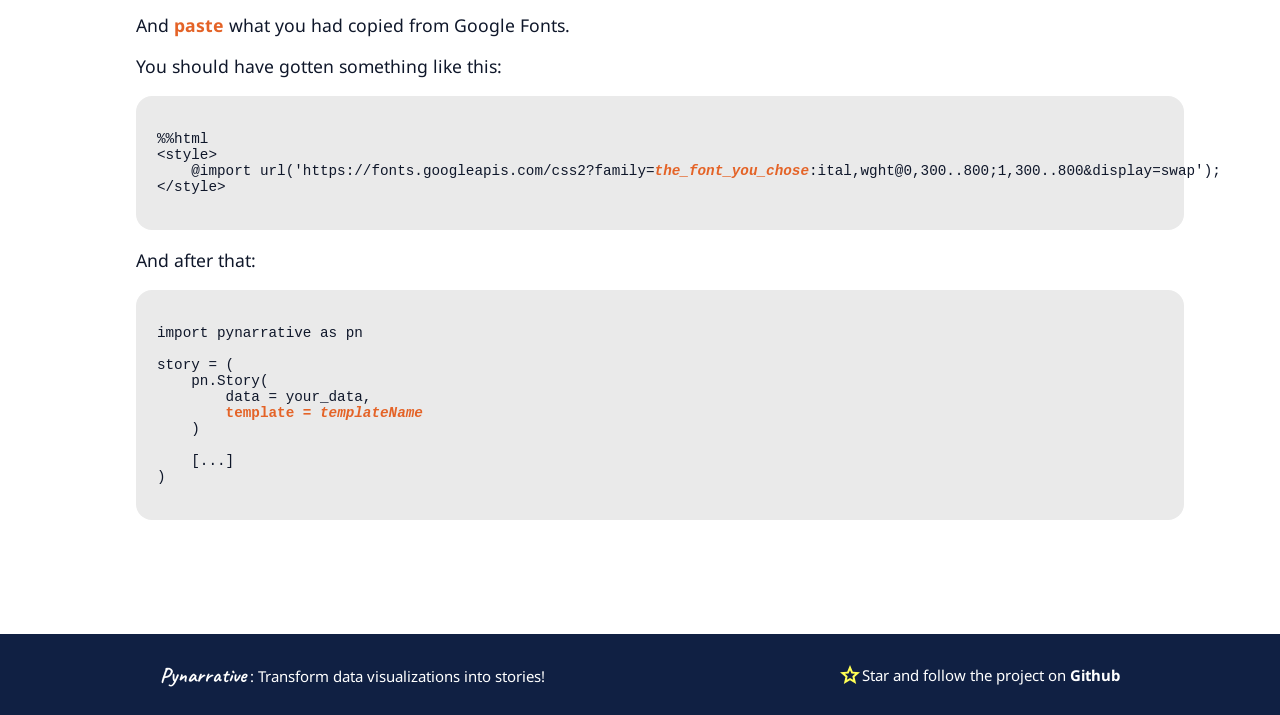
==== commit 0aa9b245: "minor update (style)" ====
--- a/index.html
+++ b/index.html
@@ -69,8 +69,8 @@
             <img class="secondary_image" src="img/template/colosseumTemplate/colosseumTemplateB.png" alt="secondary_image">
         </div>
         <div id="download_button_container">
-            <p class="button" id="download_template_button">Download <span class="bold italic">colosseumTemplate.py</span> <a target="_blank" href="img/template/colosseumTemplate/colosseumTemplate.py"></a> </p>
-            <p class="button" id="download_notebook_button">Download example notebook <a target="_blank" href="img/template/colosseumTemplate/colosseumTemplate.ipynb"></a></p>
+            <p class="button" id="download_template_button">Download <span class="bold italic" style="color: black !important;">colosseumTemplate.py</span> <a target="_blank" href="img/template/colosseumTemplate/colosseumTemplate.py"></a> </p>
+            <p class="button" id="download_notebook_button">Download <span class="bold" style="color: black !important;">example notebook</span> <a target="_blank" href="img/template/colosseumTemplate/colosseumTemplate.ipynb"></a></p>
         </div>
     </div>
 
@@ -85,7 +85,9 @@
             </li>
             <li>
                 <p>On your python script or on your notebook write:</p>
-                <p class="code">from pynarrative.templates.mytemplates.<span class="bold italic">templateName</span> import <span class="bold italic">templateName</span></p>
+                <div class="code">
+                    <p>from pynarrative.templates.mytemplates.<span class="bold italic">templateName</span> import <span class="bold italic">templateName</span></p>
+                </div>
             </li>
             <li>
                 <p>Try it and enjoy!</p>
@@ -107,14 +109,16 @@
                 <p>
                     You should have gotten something like this:
                 </p>
-                <p class="code small">%%html
+                <div class="code">
+<p>%%html
 &lt;style&gt;
-@import url('https://fonts.googleapis.com/css2?family=<span class="bold italic">the_font_you_chose</span>:ital,wght@0,300..800;1,300..800&display=swap');
+    @import url('https://fonts.googleapis.com/css2?family=<span class="bold italic">the_font_you_chose</span>:ital,wght@0,300..800;1,300..800&display=swap');
 &lt;/style&gt;
-                </p>
-
+</p>
+                </div>
                 <p>And after that:</p>
-                <p class="code">import pynarrative as pn
+                <div class="code">
+<p>import pynarrative as pn
 
 story = (
     pn.Story(
@@ -122,7 +126,10 @@
         <span class="bold">template = <span class="italic">templateName</span><span class="template_name_span"></span></span>
     )
     
-[...]</p>
+    [...]
+)
+</p>
+</div>
             </li>
         </ol>
 
@@ -133,7 +140,7 @@
         <p><span class="highlight">Pynarrative</span> : Transform data visualizations into stories!</p>
         <a target="_blank" href="https://github.com/pynarrative/pynarrative">
             <img src="img/icon/star.svg" alt="Star">
-            <span>Star and follow the project on <span class="bold">Github</span></span>
+            <span>Star and follow the project on <span class="bold" style="color: white;">Github</span></span>
         </a>
     </div>
 
--- a/style.css
+++ b/style.css
@@ -41,7 +41,7 @@
 }
 
 /* Formatting */
-.bold{font-weight: bold;}
+.bold{font-weight: bold; color: rgb(228, 99, 39);}
 .italic{font-style: italic;}
 
 .highlight{
@@ -53,15 +53,16 @@
 
 .code{
     background-color: rgb(234, 234, 234);
-    width: 90%;
     margin: 0;
     padding: 2%;
     border-radius: 16px;
     white-space: pre;
     font-family: monospace;
-}
-.small{font-size: 90%;}
-
+    display: grid;
+    grid-template-columns: auto auto;
+    grid-template-areas:
+    "code copy_icon";
+}
 
 
 /* INDEX.HTML */
@@ -71,8 +72,8 @@
     justify-content: space-around; 
     align-items: center; 
     box-sizing: border-box;
-}
-#header{background-color: #0F172A;}
+    background-color: #102043;
+}
 
 #header a{
     padding: 2%;
@@ -109,17 +110,17 @@
     padding: 1%;
     font-size: 85%;
     margin-top: 5%;
-    background-color: #0F172A;;
 }
 #footer .highlight{color: white !important;}
 
-#footer a{
+#footer a, #star_and_follow{
     text-align: center;
     color: white;
     display: flex;
     flex-direction: row;
     align-items: center;
     justify-content: space-between;
+    width: fit-content;
 }
 
 /* Body and gallery */
@@ -323,10 +324,7 @@
     align-self: center;
 }
 
-#options>div{
-    text-align: center;
-    margin: auto;
-}
+#options>div{text-align: center;}
 #options > div h4, #options > div label{margin: 1% 0;}
 
 #options input[type = "text"], #options input[type = "number"]{
@@ -388,7 +386,7 @@
 
 #title_font_multiplier_container{grid-area: title_font_multiplier_container;}
 #title_font_selection_container{grid-area: title_font_selection_container;}
-#title_subtitle_color_input_container{grid-area: title_subtitle_color_input_container; display: flex; gap: 5%;}
+#title_subtitle_color_input_container{grid-area: title_subtitle_color_input_container; display: flex; gap: 5%; justify-content: center;}
 #subtitle_font_multiplier_container{grid-area: subtitle_font_multiplier_container;}
 #context_font_multiplier_container{grid-area: context_font_multiplier_container;}
 #context_options{grid-area: context_options;}
@@ -629,47 +627,44 @@
     align-items: center;
     gap: 8px;
     transition: background-color 0.2s ease-in-out;
+    cursor: pointer;
 }
 
 #download_template:hover, #download_notebook:hover{
-    cursor: pointer;
     background-color: orange;
+    color: black;
 }
 
 #download_icon{
     margin: 0 !important;
     width: 1.5em;
     opacity: 1 !important;
+    cursor: pointer;
 }
 
 #download_box ol li{margin: 2% 0;}
 #to_copy2{font-size: 80%;}
 
-li .code {
-    display: inline-block;
+.copy_icon{
     vertical-align: middle;
-}
-
-li img {
-    vertical-align: middle;
-    margin-left: 2%;
     opacity: 0.7;
+    margin-left: auto;
     transition: all 0.2s ease-in-out;
-}
-li img:hover{
+    cursor: pointer !important;
+    width: 2em;
+    grid-area: copy_icon;
+}
+
+.copy_icon:hover{
     opacity: 1;
     cursor: copy;
 }
 
-.img_green{
-    filter: brightness(0) saturate(100%) invert(16%) sepia(99%) saturate(1500%) hue-rotate(80deg) brightness(95%) contrast(110%);   
-    opacity: 1;
-}
-
-
 
 /* ABOUT.HTML */
 #about_body div{margin-bottom: 3%;}
-#about_body div h2{margin-bottom: 0.2%; font-size: 120%;}
-#about_body div p{margin-top: 0;}
-/* #about_body div a{text-decoration: underline;} */+#about_body div>h2{margin-bottom: 0.2%; font-size: 120%;}
+#about_body div>p{margin-top: 0;}
+#about_body div.img_container img{width: 60%}
+#about_body div.img_container{width: 100%; margin: auto; text-align: center;}
+#about_body div.img_container p {width: 100%; margin-top: 2.5%; text-align: left;}
